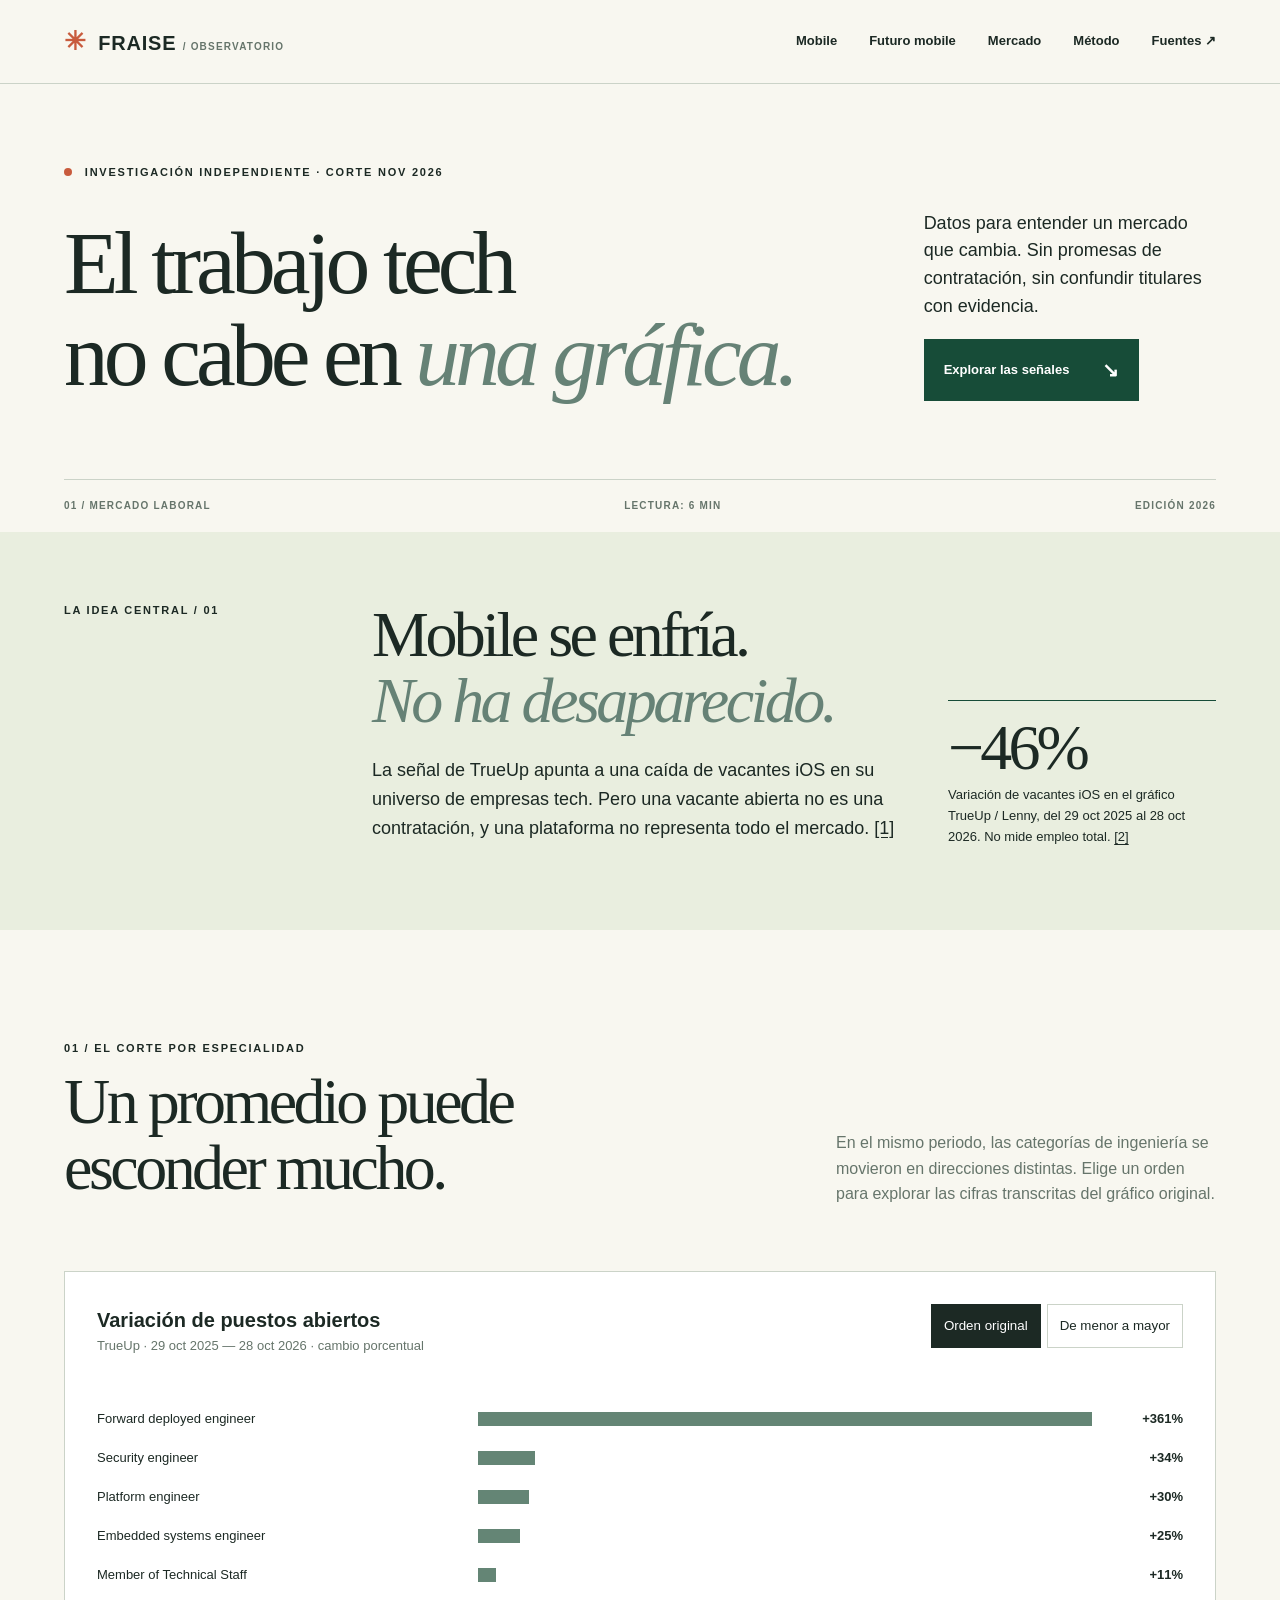
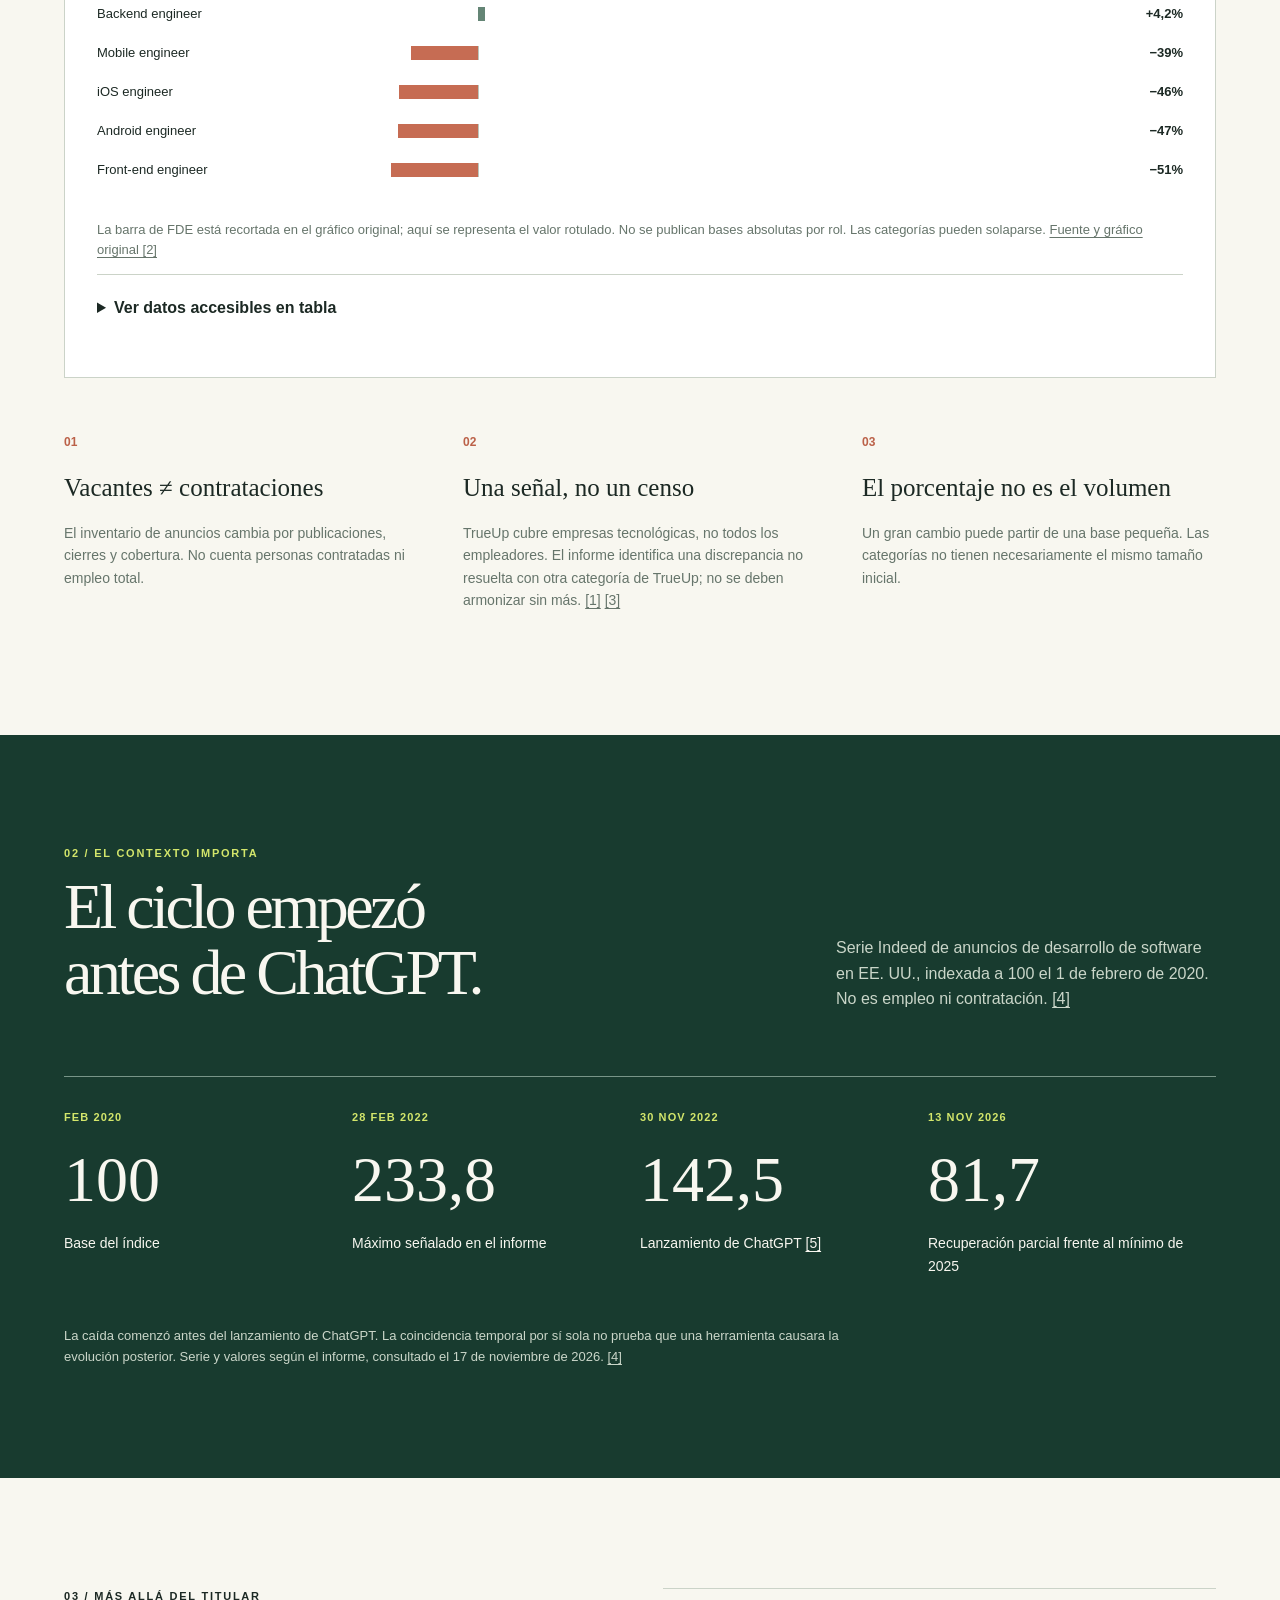
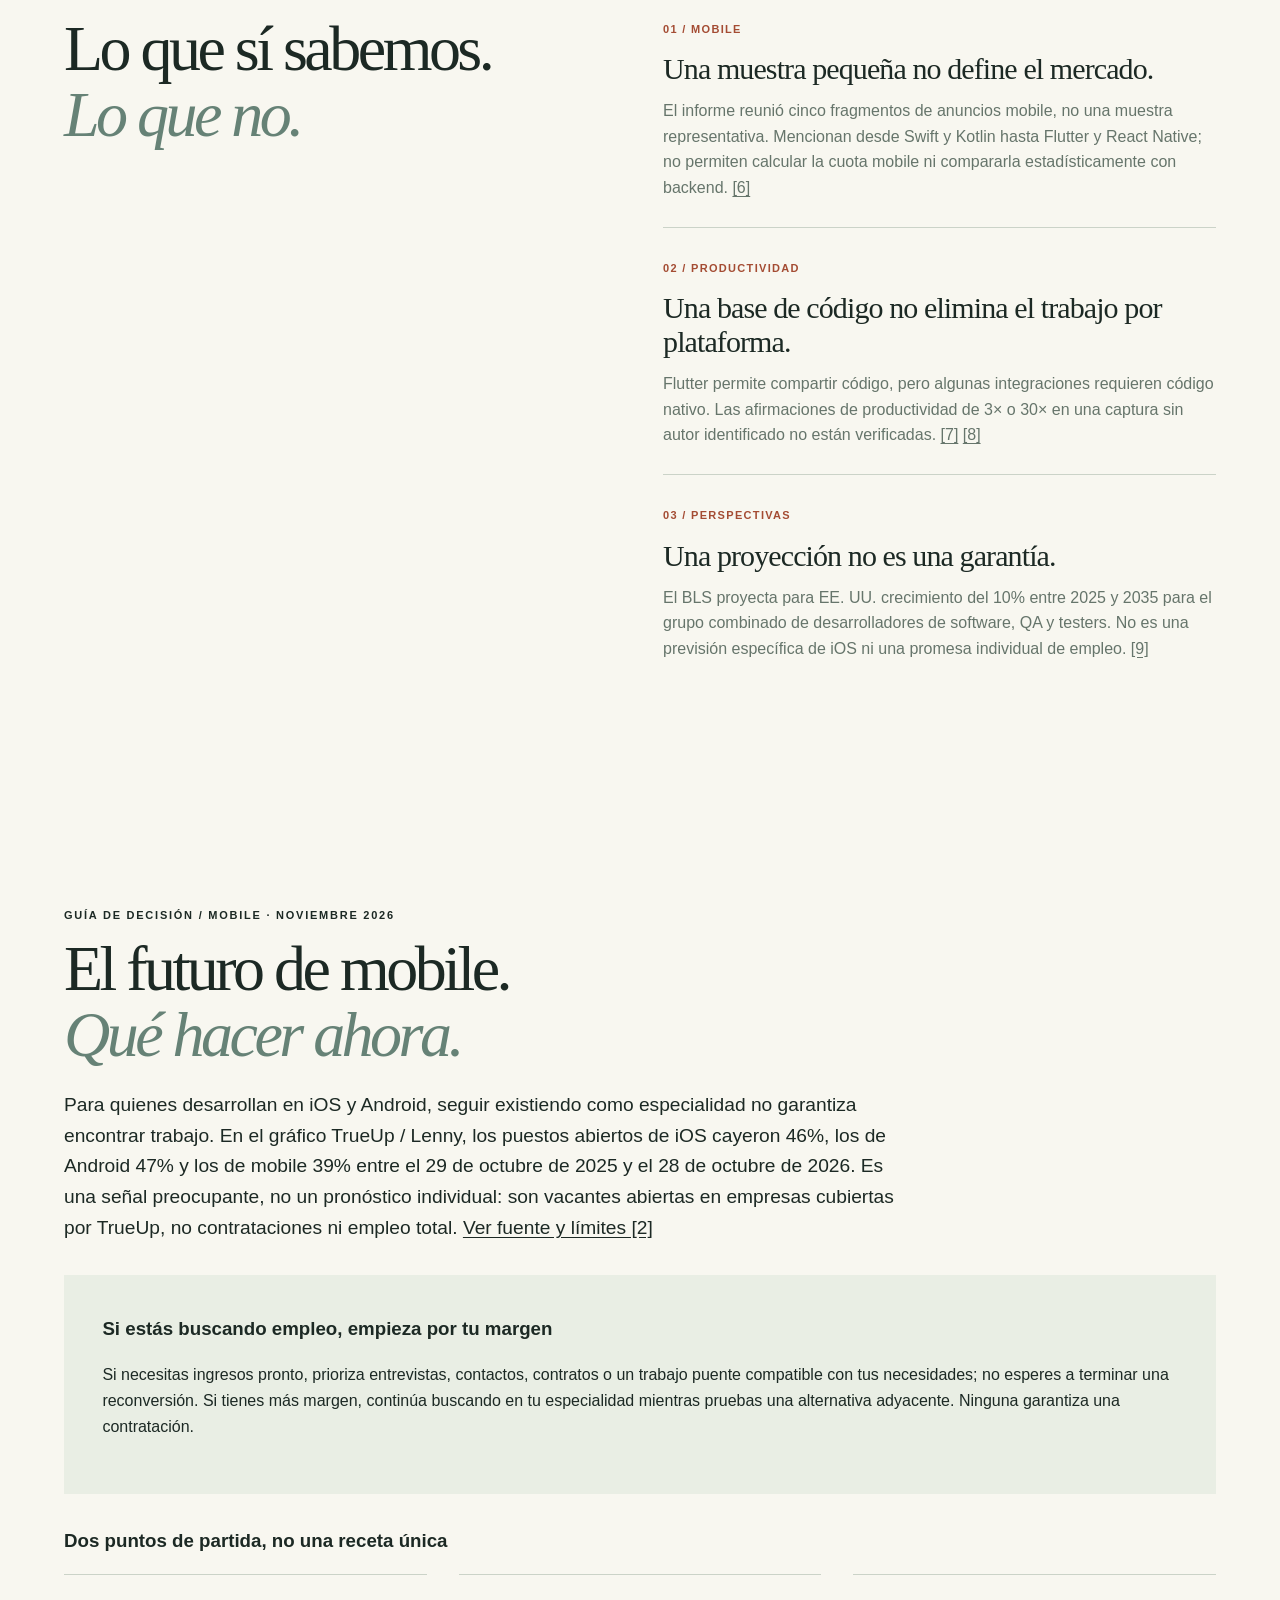
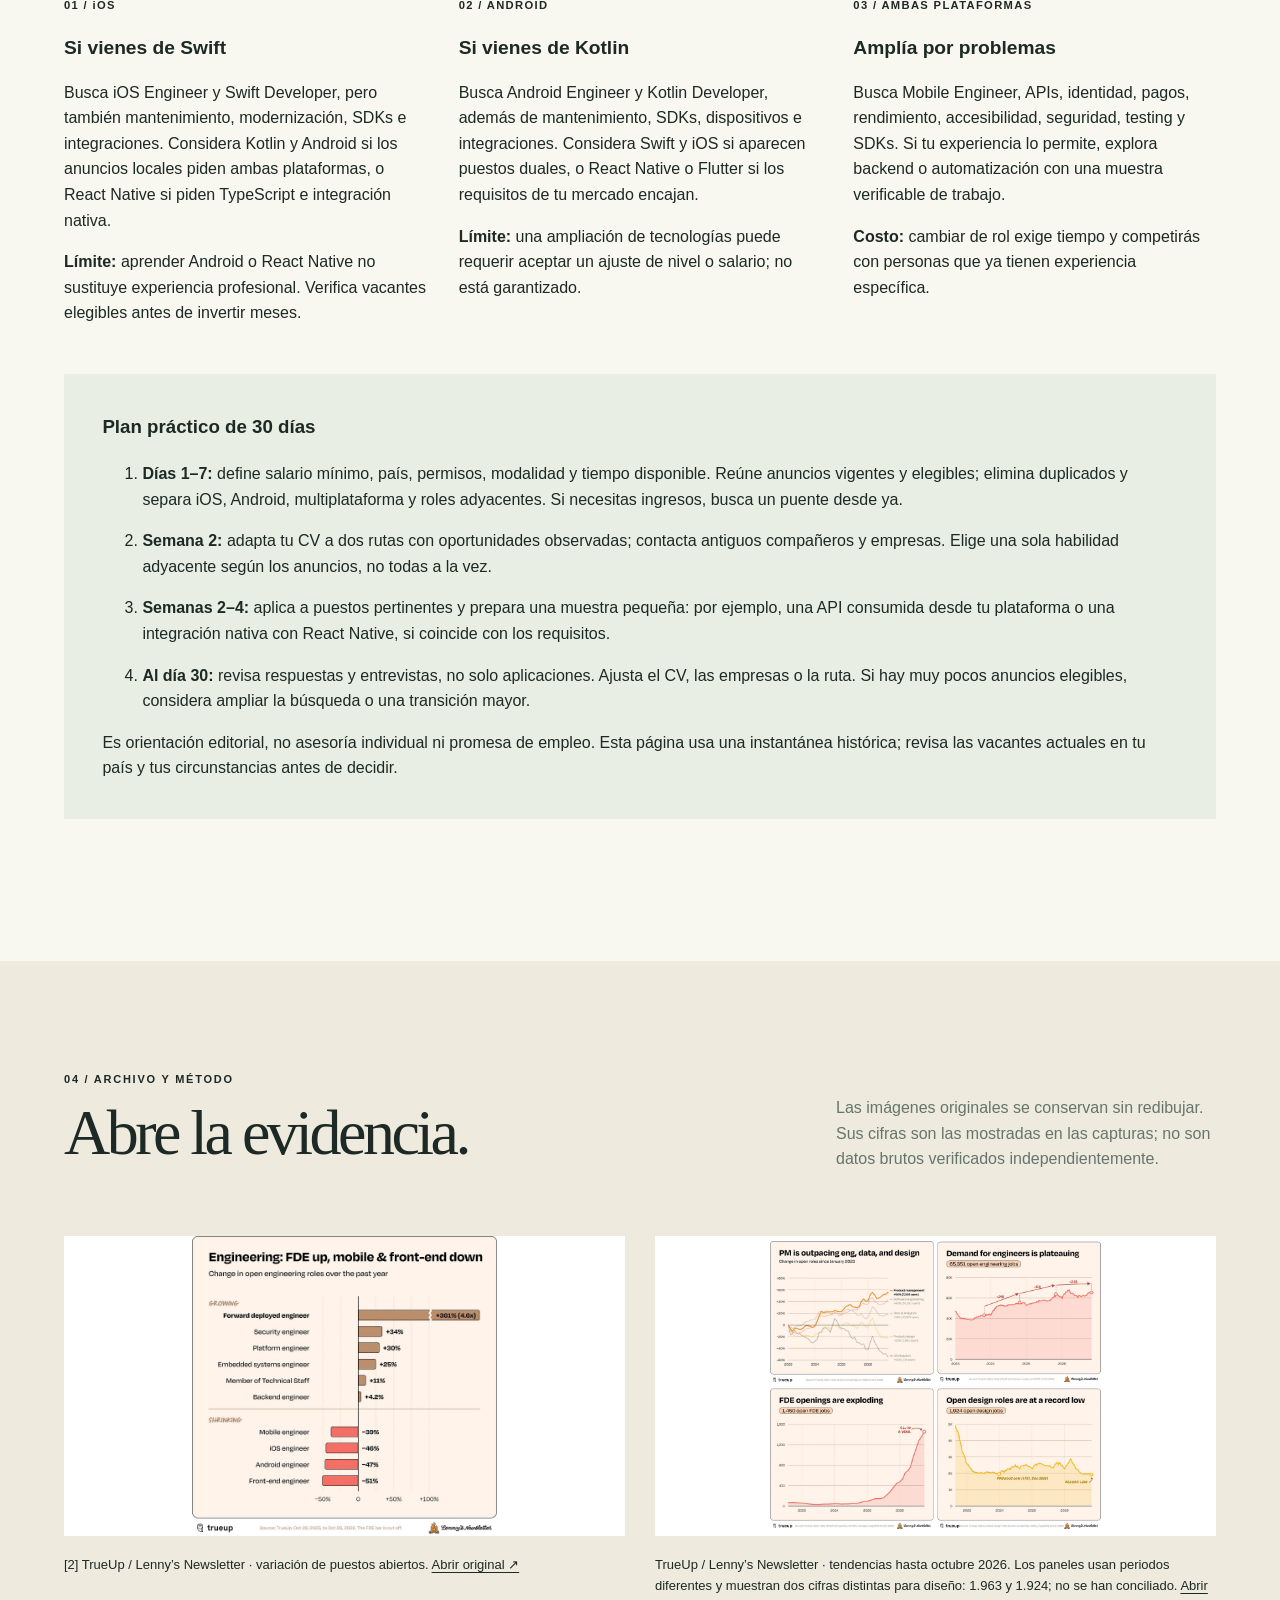
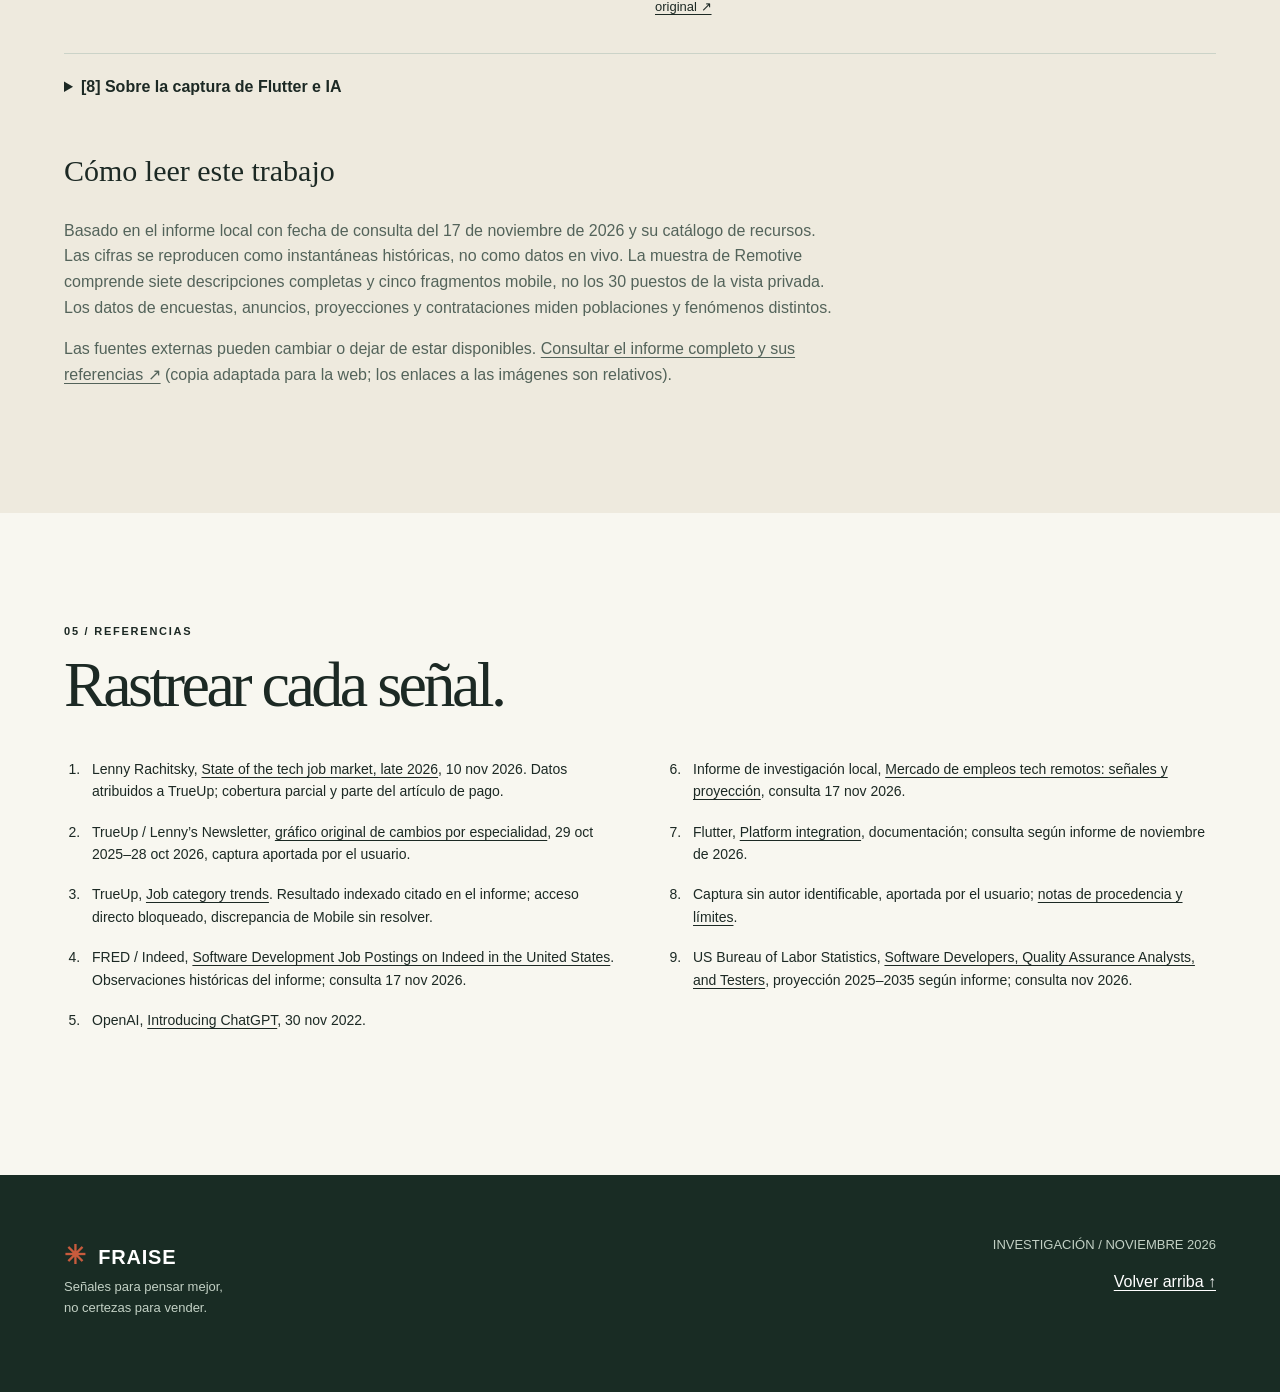
==== index.html @ afab770f "Create Fraise tech labor market observatory" ====
<!doctype html>
<html lang="es"><head><meta charset="utf-8"><meta name="viewport" content="width=device-width,initial-scale=1"><meta name="description" content="Un observatorio independiente y prudente sobre el mercado laboral tecnológico y mobile."><title>Fraise — señales, no certezas</title><link rel="stylesheet" href="styles.css"><script src="app.js" defer></script></head>
<body><a class="skip" href="#contenido">Saltar al contenido</a><header class="top"><a class="brand" href="#inicio"><span class="mark">✳</span> FRAISE <small> / OBSERVATORIO</small></a><nav aria-label="Navegación principal"><a href="#mobile">Mobile</a><a href="#futuro-mobile">Futuro mobile</a><a href="#mercado">Mercado</a><a href="#metodo">Método</a><a href="#fuentes">Fuentes ↗</a></nav></header>
<main id="contenido"><section class="hero wrap" id="inicio"><div class="eyebrow"><span class="dot"></span> INVESTIGACIÓN INDEPENDIENTE · CORTE NOV 2026</div><div class="hero-grid"><h1>El trabajo tech<br>no cabe en <em>una gráfica.</em></h1><div class="hero-side"><p>Datos para entender un mercado que cambia. Sin promesas de contratación, sin confundir titulares con evidencia.</p><a class="button" href="#mobile">Explorar las señales <span>↘</span></a></div></div><div class="hero-foot"><span>01 / MERCADO LABORAL</span><span>LECTURA: 6 MIN</span><span>EDICIÓN 2026</span></div></section>
<section class="thesis"><div class="wrap thesis-grid"><p class="eyebrow">LA IDEA CENTRAL / 01</p><div><h2>Mobile se enfría.<br><em>No ha desaparecido.</em></h2><p>La señal de TrueUp apunta a una caída de vacantes iOS en su universo de empresas tech. Pero una vacante abierta no es una contratación, y una plataforma no representa todo el mercado. <a href="#fuente-lenny">[1]</a></p></div><div class="thesis-note"><span>−46%</span><p>Variación de vacantes iOS en el gráfico TrueUp / Lenny, del 29 oct 2025 al 28 oct 2026. No mide empleo total. <a href="#fuente-grafico">[2]</a></p></div></div></section>
<section class="wrap section" id="mobile"><div class="section-head"><div><p class="eyebrow">01 / EL CORTE POR ESPECIALIDAD</p><h2>Un promedio puede<br>esconder mucho.</h2></div><p>En el mismo periodo, las categorías de ingeniería se movieron en direcciones distintas. Elige un orden para explorar las cifras transcritas del gráfico original.</p></div><div class="chart-shell"><div class="chart-top"><div><h3>Variación de puestos abiertos</h3><p>TrueUp · 29 oct 2025 — 28 oct 2026 · cambio porcentual</p></div><div class="controls" role="group" aria-label="Orden del gráfico"><button type="button" data-sort="original" aria-pressed="true">Orden original</button><button type="button" data-sort="ascending" aria-pressed="false">De menor a mayor</button></div></div><div id="chart" aria-hidden="true"></div><p class="chart-note">La barra de FDE está recortada en el gráfico original; aquí se representa el valor rotulado. No se publican bases absolutas por rol. Las categorías pueden solaparse. <a href="#fuente-grafico">Fuente y gráfico original [2]</a></p><details><summary>Ver datos accesibles en tabla</summary><table><caption>Cambio de puestos abiertos por especialidad, TrueUp / Lenny</caption><thead><tr><th scope="col">Especialidad</th><th scope="col">Variación</th></tr></thead><tbody><tr><th scope="row">Forward deployed engineer</th><td>+361%</td></tr><tr><th scope="row">Security engineer</th><td>+34%</td></tr><tr><th scope="row">Platform engineer</th><td>+30%</td></tr><tr><th scope="row">Embedded systems engineer</th><td>+25%</td></tr><tr><th scope="row">Member of Technical Staff</th><td>+11%</td></tr><tr><th scope="row">Backend engineer</th><td>+4,2%</td></tr><tr><th scope="row">Mobile engineer</th><td>−39%</td></tr><tr><th scope="row">iOS engineer</th><td>−46%</td></tr><tr><th scope="row">Android engineer</th><td>−47%</td></tr><tr><th scope="row">Front-end engineer</th><td>−51%</td></tr></tbody></table></details></div><div class="split-note"><div><span class="number">01</span><h3>Vacantes ≠ contrataciones</h3><p>El inventario de anuncios cambia por publicaciones, cierres y cobertura. No cuenta personas contratadas ni empleo total.</p></div><div><span class="number">02</span><h3>Una señal, no un censo</h3><p>TrueUp cubre empresas tecnológicas, no todos los empleadores. El informe identifica una discrepancia no resuelta con otra categoría de TrueUp; no se deben armonizar sin más. <a href="#fuente-lenny">[1]</a> <a href="#fuente-categorias">[3]</a></p></div><div><span class="number">03</span><h3>El porcentaje no es el volumen</h3><p>Un gran cambio puede partir de una base pequeña. Las categorías no tienen necesariamente el mismo tamaño inicial.</p></div></div></section>
<section class="dark section" id="mercado"><div class="wrap"><div class="section-head"><div><p class="eyebrow">02 / EL CONTEXTO IMPORTA</p><h2>El ciclo empezó<br>antes de ChatGPT.</h2></div><p>Serie Indeed de anuncios de desarrollo de software en EE. UU., indexada a 100 el 1 de febrero de 2020. No es empleo ni contratación. <a href="#fuente-fred">[4]</a></p></div><div class="timeline"><div><small>FEB 2020</small><strong>100</strong><p>Base del índice</p></div><div><small>28 FEB 2022</small><strong>233,8</strong><p>Máximo señalado en el informe</p></div><div><small>30 NOV 2022</small><strong>142,5</strong><p>Lanzamiento de ChatGPT <a href="#fuente-chatgpt">[5]</a></p></div><div><small>13 NOV 2026</small><strong>81,7</strong><p>Recuperación parcial frente al mínimo de 2025</p></div></div><p class="dark-note">La caída comenzó antes del lanzamiento de ChatGPT. La coincidencia temporal por sí sola no prueba que una herramienta causara la evolución posterior. Serie y valores según el informe, consultado el 17 de noviembre de 2026. <a href="#fuente-fred">[4]</a></p></div></section>
<section class="wrap section reading"><div><p class="eyebrow">03 / MÁS ALLÁ DEL TITULAR</p><h2>Lo que sí sabemos.<br><em>Lo que no.</em></h2></div><div class="reading-list"><article><span>01 / MOBILE</span><h3>Una muestra pequeña no define el mercado.</h3><p>El informe reunió cinco fragmentos de anuncios mobile, no una muestra representativa. Mencionan desde Swift y Kotlin hasta Flutter y React Native; no permiten calcular la cuota mobile ni compararla estadísticamente con backend. <a href="informe-original.md">[6]</a></p></article><article><span>02 / PRODUCTIVIDAD</span><h3>Una base de código no elimina el trabajo por plataforma.</h3><p>Flutter permite compartir código, pero algunas integraciones requieren código nativo. Las afirmaciones de productividad de 3× o 30× en una captura sin autor identificado no están verificadas. <a href="#fuente-flutter">[7]</a> <a href="#captura">[8]</a></p></article><article><span>03 / PERSPECTIVAS</span><h3>Una proyección no es una garantía.</h3><p>El BLS proyecta para EE. UU. crecimiento del 10% entre 2025 y 2035 para el grupo combinado de desarrolladores de software, QA y testers. No es una previsión específica de iOS ni una promesa individual de empleo. <a href="#fuente-bls">[9]</a></p></article></div></section>
<section class="wrap section career" id="futuro-mobile" aria-labelledby="mobile-career-title"><span id="futuro-ios"></span>
<p class="eyebrow">GUÍA DE DECISIÓN / MOBILE · NOVIEMBRE 2026</p>
<h2 id="mobile-career-title">El futuro de mobile.<br><em>Qué hacer ahora.</em></h2>
<p class="career-lead">Para quienes desarrollan en iOS y Android, seguir existiendo como especialidad no garantiza encontrar trabajo. En el gráfico TrueUp / Lenny, los puestos abiertos de iOS cayeron 46%, los de Android 47% y los de mobile 39% entre el 29 de octubre de 2025 y el 28 de octubre de 2026. Es una señal preocupante, no un pronóstico individual: son vacantes abiertas en empresas cubiertas por TrueUp, no contrataciones ni empleo total. <a href="#fuente-grafico">Ver fuente y límites [2]</a></p>
<div class="career-box"><h3>Si estás buscando empleo, empieza por tu margen</h3><p>Si necesitas ingresos pronto, prioriza entrevistas, contactos, contratos o un trabajo puente compatible con tus necesidades; no esperes a terminar una reconversión. Si tienes más margen, continúa buscando en tu especialidad mientras pruebas una alternativa adyacente. Ninguna garantiza una contratación.</p></div>
<h3>Dos puntos de partida, no una receta única</h3><div class="career-routes"><article><span>01 / iOS</span><h4>Si vienes de Swift</h4><p>Busca iOS Engineer y Swift Developer, pero también mantenimiento, modernización, SDKs e integraciones. Considera Kotlin y Android si los anuncios locales piden ambas plataformas, o React Native si piden TypeScript e integración nativa.</p><p><strong>Límite:</strong> aprender Android o React Native no sustituye experiencia profesional. Verifica vacantes elegibles antes de invertir meses.</p></article><article><span>02 / ANDROID</span><h4>Si vienes de Kotlin</h4><p>Busca Android Engineer y Kotlin Developer, además de mantenimiento, SDKs, dispositivos e integraciones. Considera Swift y iOS si aparecen puestos duales, o React Native o Flutter si los requisitos de tu mercado encajan.</p><p><strong>Límite:</strong> una ampliación de tecnologías puede requerir aceptar un ajuste de nivel o salario; no está garantizado.</p></article><article><span>03 / AMBAS PLATAFORMAS</span><h4>Amplía por problemas</h4><p>Busca Mobile Engineer, APIs, identidad, pagos, rendimiento, accesibilidad, seguridad, testing y SDKs. Si tu experiencia lo permite, explora backend o automatización con una muestra verificable de trabajo.</p><p><strong>Costo:</strong> cambiar de rol exige tiempo y competirás con personas que ya tienen experiencia específica.</p></article></div>
<div class="career-plan"><h3>Plan práctico de 30 días</h3><ol><li><strong>Días 1–7:</strong> define salario mínimo, país, permisos, modalidad y tiempo disponible. Reúne anuncios vigentes y elegibles; elimina duplicados y separa iOS, Android, multiplataforma y roles adyacentes. Si necesitas ingresos, busca un puente desde ya.</li><li><strong>Semana 2:</strong> adapta tu CV a dos rutas con oportunidades observadas; contacta antiguos compañeros y empresas. Elige una sola habilidad adyacente según los anuncios, no todas a la vez.</li><li><strong>Semanas 2–4:</strong> aplica a puestos pertinentes y prepara una muestra pequeña: por ejemplo, una API consumida desde tu plataforma o una integración nativa con React Native, si coincide con los requisitos.</li><li><strong>Al día 30:</strong> revisa respuestas y entrevistas, no solo aplicaciones. Ajusta el CV, las empresas o la ruta. Si hay muy pocos anuncios elegibles, considera ampliar la búsqueda o una transición mayor.</li></ol><p>Es orientación editorial, no asesoría individual ni promesa de empleo. Esta página usa una instantánea histórica; revisa las vacantes actuales en tu país y tus circunstancias antes de decidir.</p></div>
</section>
<section class="archive section" id="metodo"><div class="wrap"><div class="section-head"><div><p class="eyebrow">04 / ARCHIVO Y MÉTODO</p><h2>Abre la evidencia.</h2></div><p>Las imágenes originales se conservan sin redibujar. Sus cifras son las mostradas en las capturas; no son datos brutos verificados independientemente.</p></div><div class="assets"><figure id="fuente-grafico"><a href="assets/lenny-trueup-engineering-openings-2025-10-29-to-2026-10-28.png"><img src="assets/lenny-trueup-engineering-openings-2025-10-29-to-2026-10-28.png" alt="Gráfico original de TrueUp y Lenny’s Newsletter sobre cambios de vacantes de ingeniería por especialidad, de octubre de 2025 a octubre de 2026." loading="lazy"></a><figcaption>[2] TrueUp / Lenny’s Newsletter · variación de puestos abiertos. <a href="assets/lenny-trueup-engineering-openings-2025-10-29-to-2026-10-28.png">Abrir original ↗</a></figcaption></figure><figure><a href="assets/lenny-trueup-job-market-opening-trends-jan-2023-oct-2026.png"><img src="assets/lenny-trueup-job-market-opening-trends-jan-2023-oct-2026.png" alt="Panel original de TrueUp y Lenny’s Newsletter sobre tendencias de puestos abiertos, con ventanas temporales distintas por panel." loading="lazy"></a><figcaption>TrueUp / Lenny’s Newsletter · tendencias hasta octubre 2026. Los paneles usan periodos diferentes y muestran dos cifras distintas para diseño: 1.963 y 1.924; no se han conciliado. <a href="assets/lenny-trueup-job-market-opening-trends-jan-2023-oct-2026.png">Abrir original ↗</a></figcaption></figure></div><details id="captura"><summary>[8] Sobre la captura de Flutter e IA</summary><p>Captura aportada por el usuario, sin autor ni enlace original identificados. El gráfico parece medir proporción de preguntas en Stack Overflow, no vacantes ni contrataciones. Las afirmaciones de 3× y 30× son opiniones no verificadas.</p><p><a href="assets/mobile-cross-platform-ai-productivity-stackoverflow-chart.png">Ver captura original ↗</a> · <a href="assets/mobile-cross-platform-ai-productivity-stackoverflow-chart-post-metadata.png">Ver captura con fecha ↗</a></p></details><div class="method"><h3>Cómo leer este trabajo</h3><p>Basado en el informe local con fecha de consulta del 17 de noviembre de 2026 y su catálogo de recursos. Las cifras se reproducen como instantáneas históricas, no como datos en vivo. La muestra de Remotive comprende siete descripciones completas y cinco fragmentos mobile, no los 30 puestos de la vista privada. Los datos de encuestas, anuncios, proyecciones y contrataciones miden poblaciones y fenómenos distintos.</p><p>Las fuentes externas pueden cambiar o dejar de estar disponibles. <a href="informe-original.md">Consultar el informe completo y sus referencias ↗</a> (copia adaptada para la web; los enlaces a las imágenes son relativos).</p></div></div></section>
<section class="wrap section sources" id="fuentes"><p class="eyebrow">05 / REFERENCIAS</p><h2>Rastrear cada señal.</h2><ol><li id="fuente-lenny">Lenny Rachitsky, <a href="https://www.lennysnewsletter.com/p/state-of-the-tech-job-market-late">State of the tech job market, late 2026</a>, 10 nov 2026. Datos atribuidos a TrueUp; cobertura parcial y parte del artículo de pago.</li><li>TrueUp / Lenny’s Newsletter, <a href="#fuente-grafico">gráfico original de cambios por especialidad</a>, 29 oct 2025–28 oct 2026, captura aportada por el usuario.</li><li id="fuente-categorias">TrueUp, <a href="https://www.trueup.io/job-category-trends">Job category trends</a>. Resultado indexado citado en el informe; acceso directo bloqueado, discrepancia de Mobile sin resolver.</li><li id="fuente-fred">FRED / Indeed, <a href="https://fred.stlouisfed.org/data/IHLIDXUSTPSOFTDEVE">Software Development Job Postings on Indeed in the United States</a>. Observaciones históricas del informe; consulta 17 nov 2026.</li><li id="fuente-chatgpt">OpenAI, <a href="https://openai.com/index/chatgpt">Introducing ChatGPT</a>, 30 nov 2022.</li><li>Informe de investigación local, <a href="informe-original.md">Mercado de empleos tech remotos: señales y proyección</a>, consulta 17 nov 2026.</li><li id="fuente-flutter">Flutter, <a href="https://docs.flutter.dev/platform-integration">Platform integration</a>, documentación; consulta según informe de noviembre de 2026.</li><li>Captura sin autor identificable, aportada por el usuario; <a href="#captura">notas de procedencia y límites</a>.</li><li id="fuente-bls">US Bureau of Labor Statistics, <a href="https://www.bls.gov/ooh/computer-and-information-technology/software-developers.htm">Software Developers, Quality Assurance Analysts, and Testers</a>, proyección 2025–2035 según informe; consulta nov 2026.</li></ol></section></main><footer><div class="wrap footer-grid"><div><a class="brand" href="#inicio"><span class="mark">✳</span> FRAISE</a><p>Señales para pensar mejor,<br>no certezas para vender.</p></div><div><p>INVESTIGACIÓN / NOVIEMBRE 2026</p><a href="#inicio">Volver arriba ↑</a></div></div></footer></body></html>
---- styles.css ----
:root{--ink:#1c2924;--paper:#f8f7f0;--green:#174c38;--lime:#d3e66b;--muted:#66756b;--line:#cbd3c8}*{box-sizing:border-box}html{scroll-behavior:smooth}body{margin:0;background:var(--paper);color:var(--ink);font-family:Arial,Helvetica,sans-serif;font-size:16px;line-height:1.6}a{color:inherit;text-underline-offset:3px}a:focus-visible,button:focus-visible,summary:focus-visible{outline:3px solid #ca5a31;outline-offset:4px}.skip{position:absolute;top:-100px;left:1rem;background:#fff;z-index:4;padding:.5rem}.skip:focus{top:1rem}.wrap{width:min(1320px,calc(100% - 10vw));margin:auto}.top{height:84px;display:flex;align-items:center;justify-content:space-between;padding:0 5vw;border-bottom:1px solid var(--line)}.brand{font-size:20px;font-weight:800;text-decoration:none;letter-spacing:.04em}.brand small{font-size:10px;letter-spacing:.12em;font-weight:600;color:var(--muted)}.mark{font-size:26px;color:#c85b3d;margin-right:5px}.top nav{display:flex;gap:32px;font-size:13px;font-weight:700}.top nav a{text-decoration:none}.hero{padding-top:80px}.eyebrow{font-size:11px;font-weight:800;letter-spacing:.16em;text-transform:uppercase}.dot{display:inline-block;width:8px;height:8px;background:#c85b3d;border-radius:50%;margin-right:8px}.hero-grid{display:grid;grid-template-columns:1.8fr .65fr;align-items:end;gap:50px;padding:28px 0 78px}h1,h2,h3,p{margin-top:0}h1,h2{font-family:Georgia,'Times New Roman',serif;font-weight:400;letter-spacing:-.055em;line-height:1.03}h1{font-size:clamp(55px,7vw,105px);margin:0}h1 em,h2 em{color:#668276;font-weight:400}.hero-side p{font-size:18px;line-height:1.55}.button{display:inline-flex;align-items:center;justify-content:space-between;background:var(--green);color:white;text-decoration:none;padding:15px 20px;min-width:215px;font-size:13px;font-weight:bold}.button span{font-size:20px}.hero-foot{border-top:1px solid var(--line);display:flex;justify-content:space-between;padding:18px 0;font-size:10px;font-weight:700;letter-spacing:.12em;color:var(--muted)}.thesis{background:#e9eedf;padding:70px 0}.thesis-grid{display:grid;grid-template-columns:1fr 2fr 1fr;gap:40px}.thesis h2,.section h2{font-size:clamp(42px,5vw,68px);margin-bottom:22px}.thesis-grid>div:nth-child(2)>p{max-width:570px;font-size:18px}.thesis-note{border-top:1px solid var(--green);padding-top:10px;align-self:end}.thesis-note span{font:64px Georgia,serif;letter-spacing:-.06em}.thesis-note p{font-size:13px}.section{padding-top:110px;padding-bottom:110px}.section-head{display:flex;align-items:end;justify-content:space-between;gap:50px;margin-bottom:48px}.section-head>p{max-width:380px;color:var(--muted)}.chart-shell{border:1px solid var(--line);background:#fff;padding:32px}.chart-top{display:flex;justify-content:space-between;gap:20px;align-items:start}.chart-top h3{font-size:20px;margin-bottom:0}.chart-top p,.chart-note{color:var(--muted);font-size:13px}.controls{display:flex;flex-wrap:wrap;gap:6px}.controls button{background:white;border:1px solid var(--line);padding:10px 12px;min-height:44px;color:var(--ink);cursor:pointer}.controls button[aria-pressed=true]{background:var(--ink);color:#fff;border-color:var(--ink)}#chart{margin:30px 0}.chart-row{display:grid;grid-template-columns:210px 1fr 65px;gap:14px;align-items:center;min-height:39px;font-size:13px}.track{height:14px;position:relative;background:linear-gradient(to right,transparent 0%,transparent 20%,#bac7bd 20%,#bac7bd calc(20% + 1px),transparent calc(20% + 1px))}.bar{position:absolute;height:14px;background:#648575}.bar.neg{background:#c66c53}.chart-value{text-align:right;font-variant-numeric:tabular-nums;font-weight:bold}details{border-top:1px solid var(--line);padding:20px 0}summary{cursor:pointer;font-weight:700;min-height:30px}table{border-collapse:collapse;width:100%;margin-top:15px;font-size:14px;text-align:left}th,td{padding:8px;border-bottom:1px solid var(--line)}.split-note{display:grid;grid-template-columns:repeat(3,1fr);gap:45px;margin-top:50px}.split-note h3{font-family:Georgia,serif;font-weight:400;font-size:25px;margin:14px 0}.split-note p{font-size:14px;color:var(--muted)}.number{color:#bb6148;font-size:12px;font-weight:bold}.dark{background:#183b2f;color:#f8f7f0}.dark .eyebrow{color:var(--lime)}.dark .section-head>p,.dark-note{color:#cad6c9}.timeline{display:grid;grid-template-columns:repeat(4,1fr);border-top:1px solid #789588}.timeline>div{padding:26px 20px 0 0}.timeline small{font-size:11px;color:var(--lime);font-weight:bold;letter-spacing:.1em}.timeline strong{display:block;font:clamp(45px,5vw,68px) Georgia,serif;margin:15px 0}.timeline p{font-size:14px}.dark-note{font-size:13px;max-width:800px;margin:35px 0 0}.reading{display:grid;grid-template-columns:1fr 1.2fr;gap:12%}.reading-list article{border-top:1px solid var(--line);padding:26px 0}.reading-list article span{font-size:11px;font-weight:bold;letter-spacing:.12em;color:#a44c33}.reading-list h3{font:30px Georgia,serif;letter-spacing:-.03em;margin:12px 0}.reading-list p{color:var(--muted);margin-bottom:0}.archive{background:#eeeade}.assets{display:grid;grid-template-columns:1fr 1fr;gap:30px}.assets figure{margin:0}.assets img{width:100%;height:300px;object-fit:contain;background:#fff}.assets figcaption{font-size:13px;margin:12px 0 35px}.method{max-width:780px;padding-top:30px}.method h3{font:30px Georgia,serif}.method p{color:#53635a}.sources h2{margin-bottom:40px}.sources ol{columns:2;column-gap:70px;padding-left:20px}.sources li{break-inside:avoid;padding:0 0 18px 8px;font-size:14px}footer{background:#192c24;color:#fff;padding:60px 0}.footer-grid{display:flex;justify-content:space-between}.footer-grid p{font-size:13px;color:#c3d1c5}.footer-grid>div:last-child{text-align:right}@media(max-width:800px){.wrap{width:calc(100% - 40px)}.top{padding:0 20px;height:auto;min-height:72px;flex-wrap:wrap;gap:10px}.top nav{gap:16px;overflow:auto;padding:10px 0}.brand small{display:none}.hero{padding-top:60px}.hero-grid,.thesis-grid,.reading{grid-template-columns:1fr;gap:25px}.hero-grid{padding-bottom:55px}.hero-side{max-width:430px}.section{padding:75px 0}.section-head{display:block}.section-head>p{margin-top:25px}.split-note{grid-template-columns:1fr;gap:14px}.timeline{grid-template-columns:1fr 1fr}.assets{grid-template-columns:1fr}.sources ol{columns:1}.chart-shell{padding:18px}.chart-top{display:block}.chart-row{grid-template-columns:120px 1fr 52px;gap:8px;font-size:11px}.assets img{height:auto}.footer-grid{gap:25px}.hero-foot{gap:8px;font-size:9px}}@media(prefers-reduced-motion:reduce){html{scroll-behavior:auto}*{animation-duration:.01ms!important;transition-duration:.01ms!important}}

.career-lead{max-width:850px;font-size:1.2rem}.career-box,.career-plan{background:#e9eee4;padding:clamp(1.25rem,3vw,2.5rem);margin:2rem 0}.career-routes{display:grid;grid-template-columns:repeat(3,minmax(0,1fr));gap:2rem}.career-routes article{border-top:1px solid var(--line);padding-top:1rem}.career-routes span{font-size:.7rem;font-weight:700;letter-spacing:.12em}.career-routes h4{font-size:1.2rem;margin:1rem 0}.career-plan li{margin-bottom:1rem}.career-plan p{margin-bottom:0}@media(max-width:760px){.career-routes{grid-template-columns:1fr;gap:1rem}}
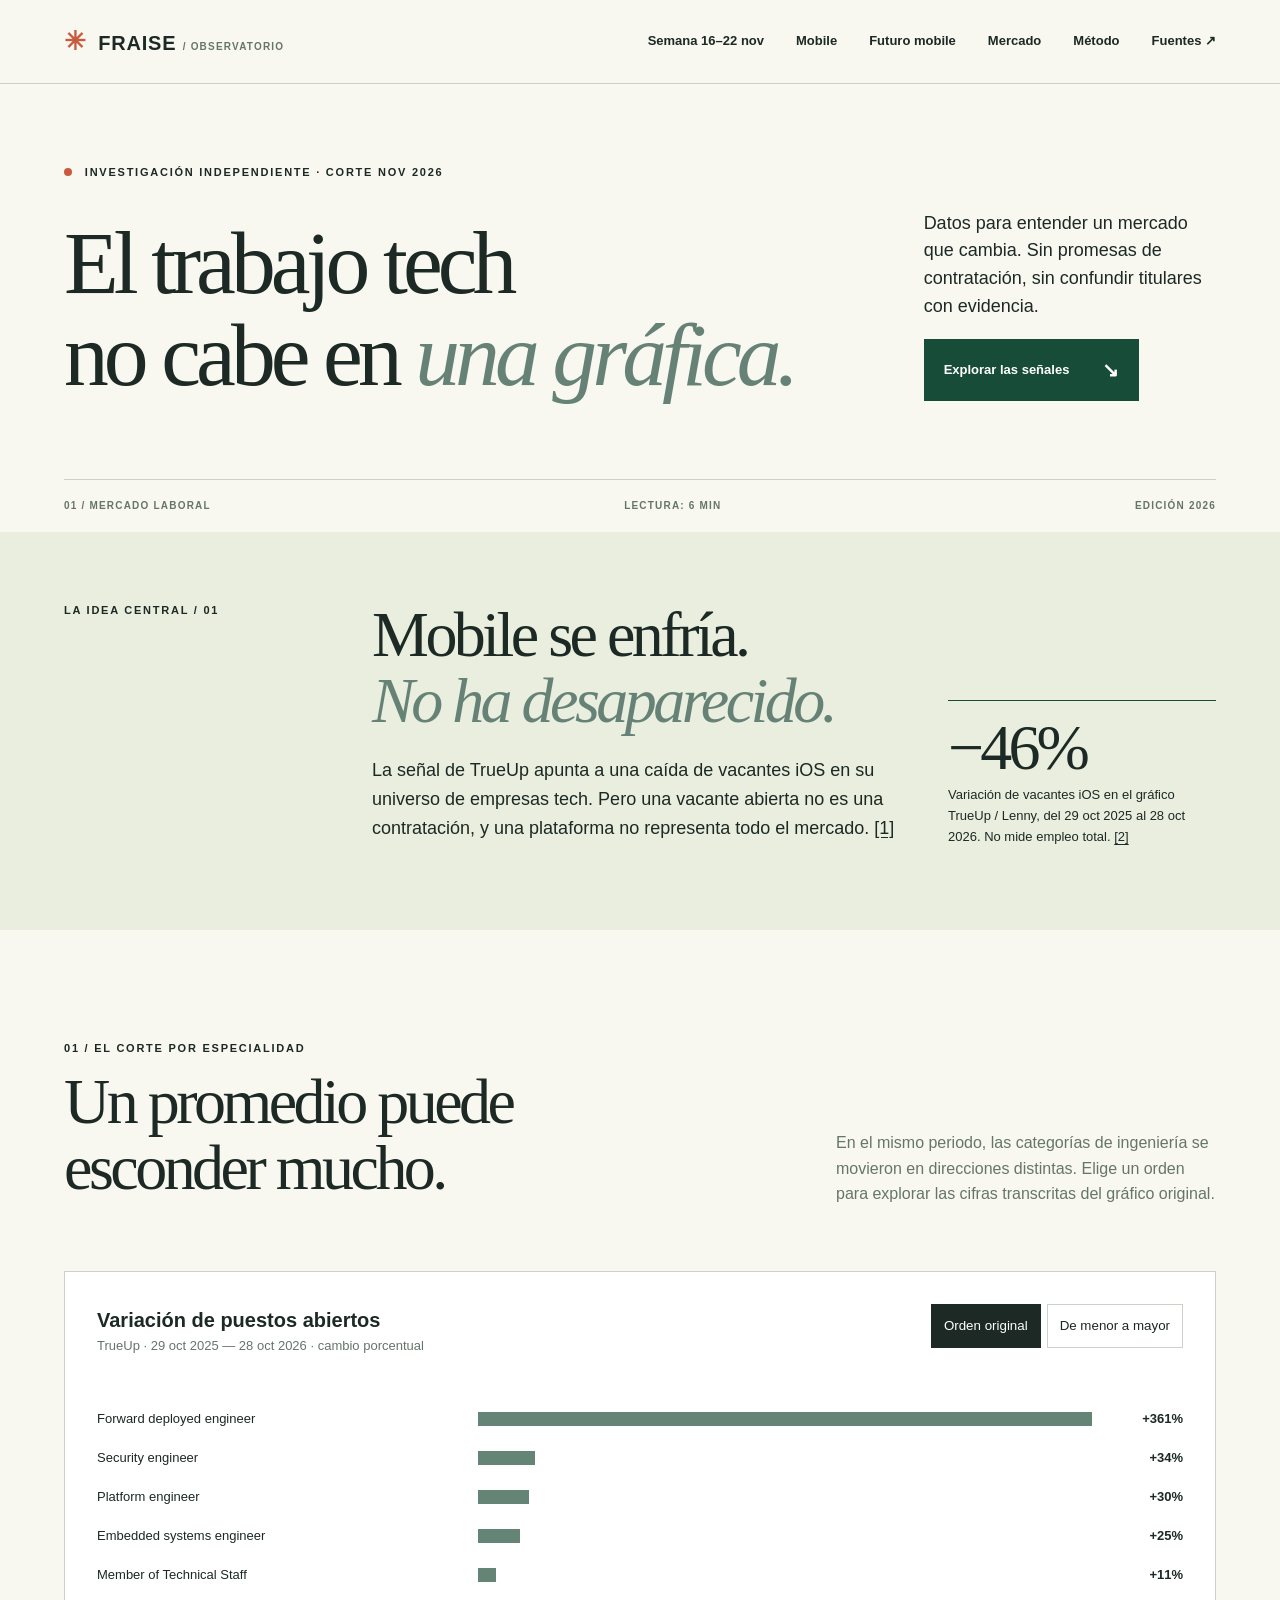
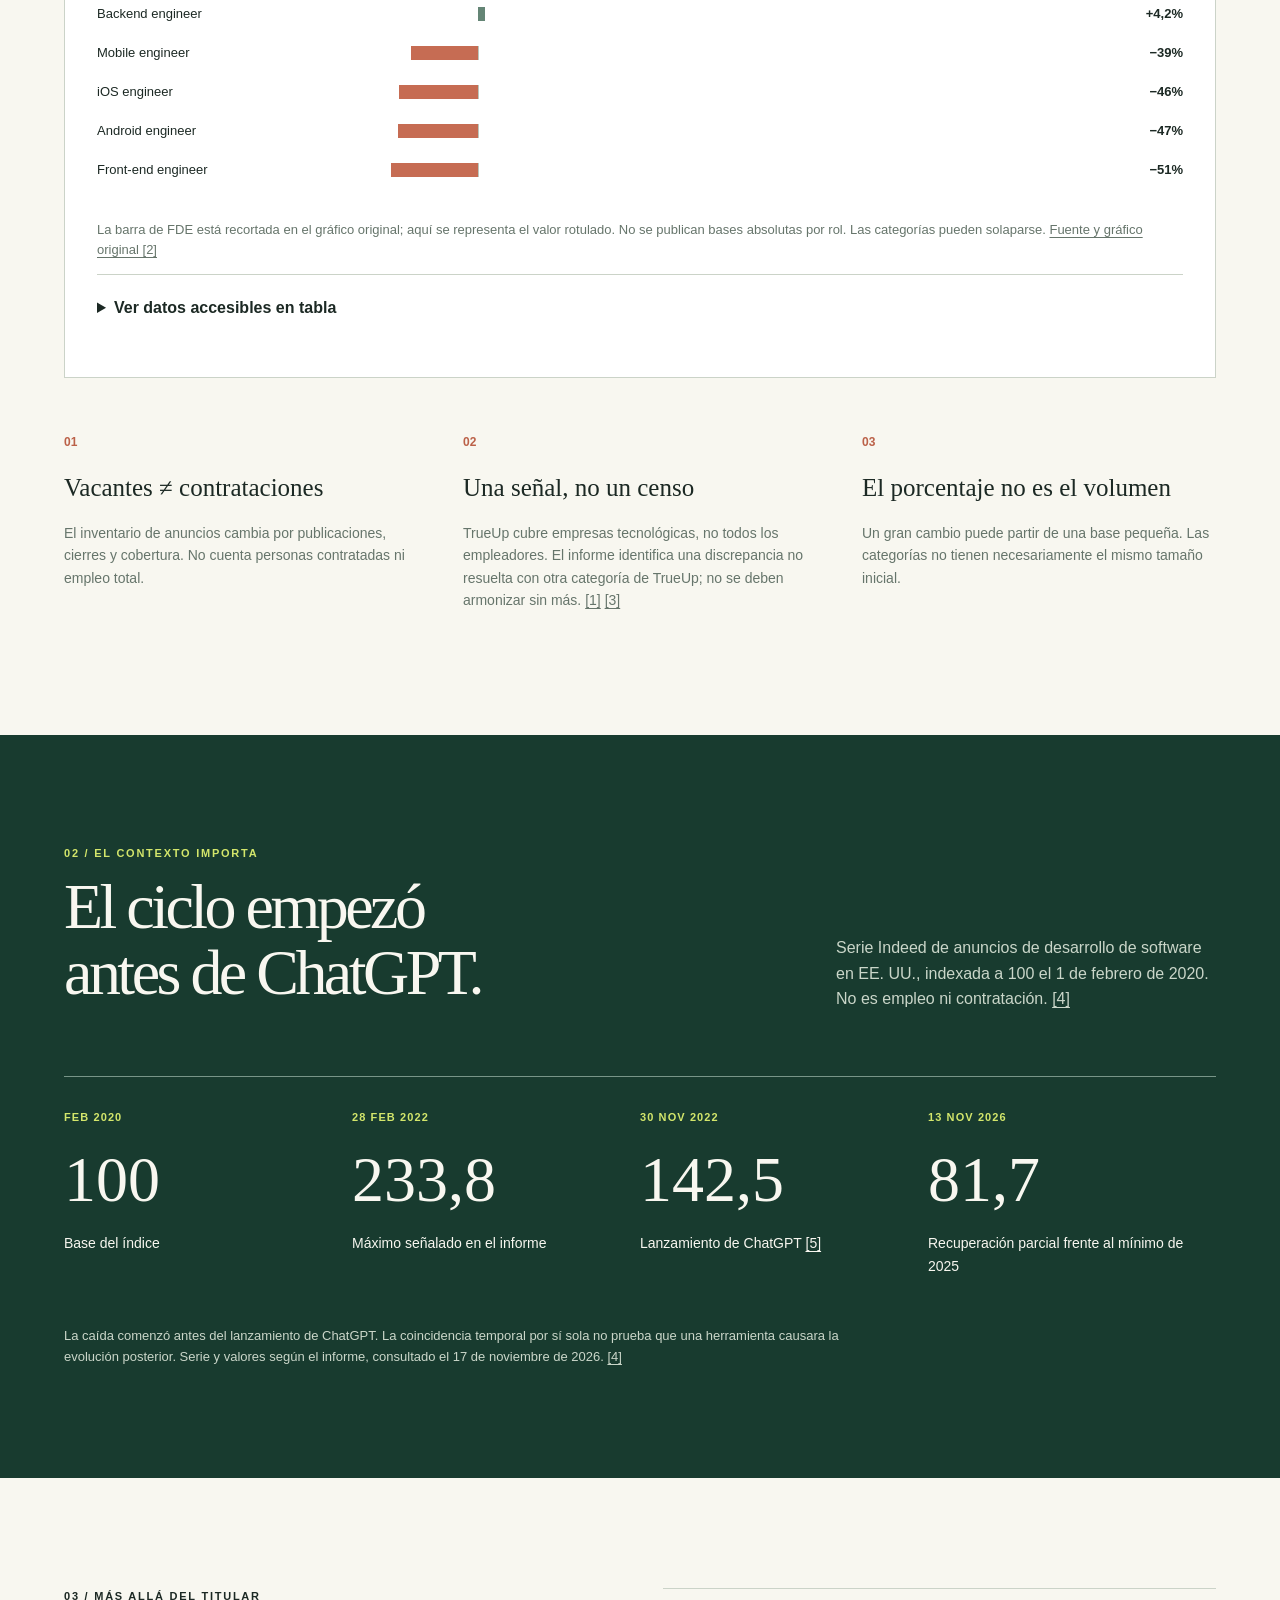
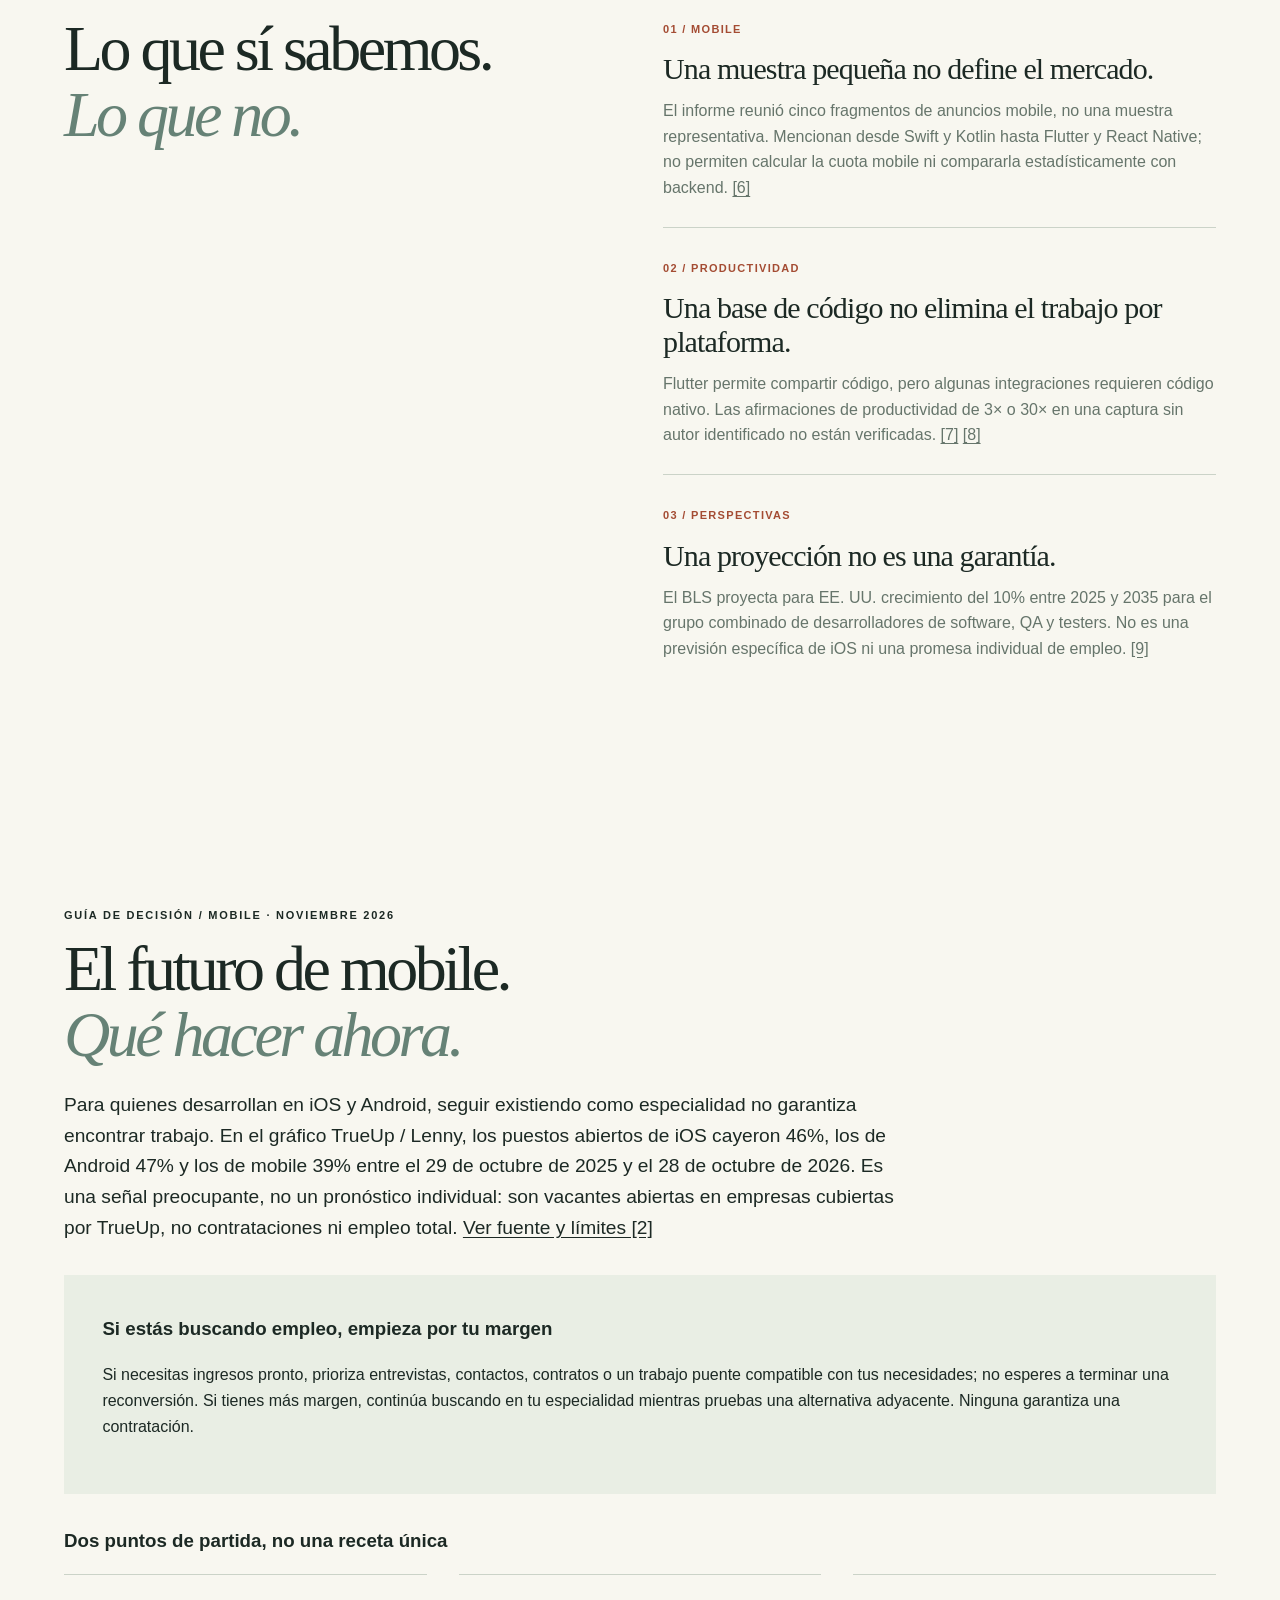
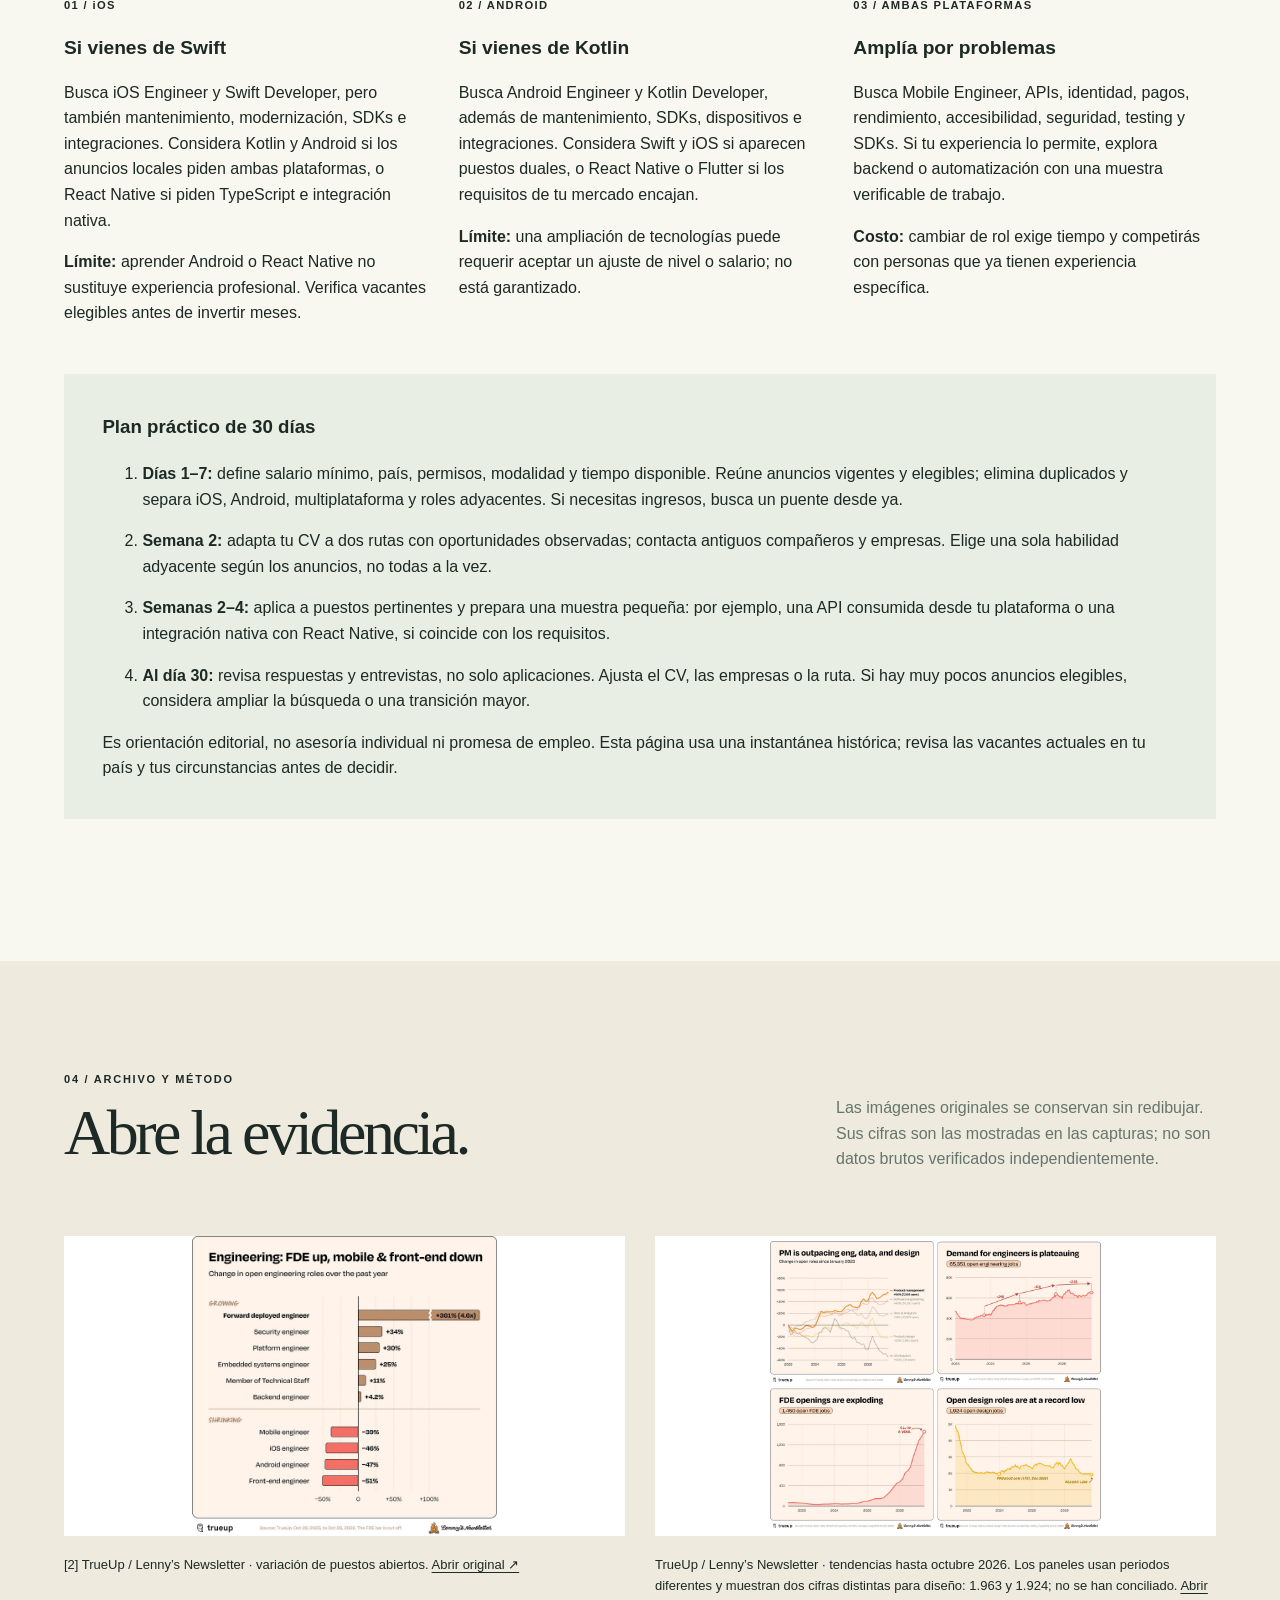
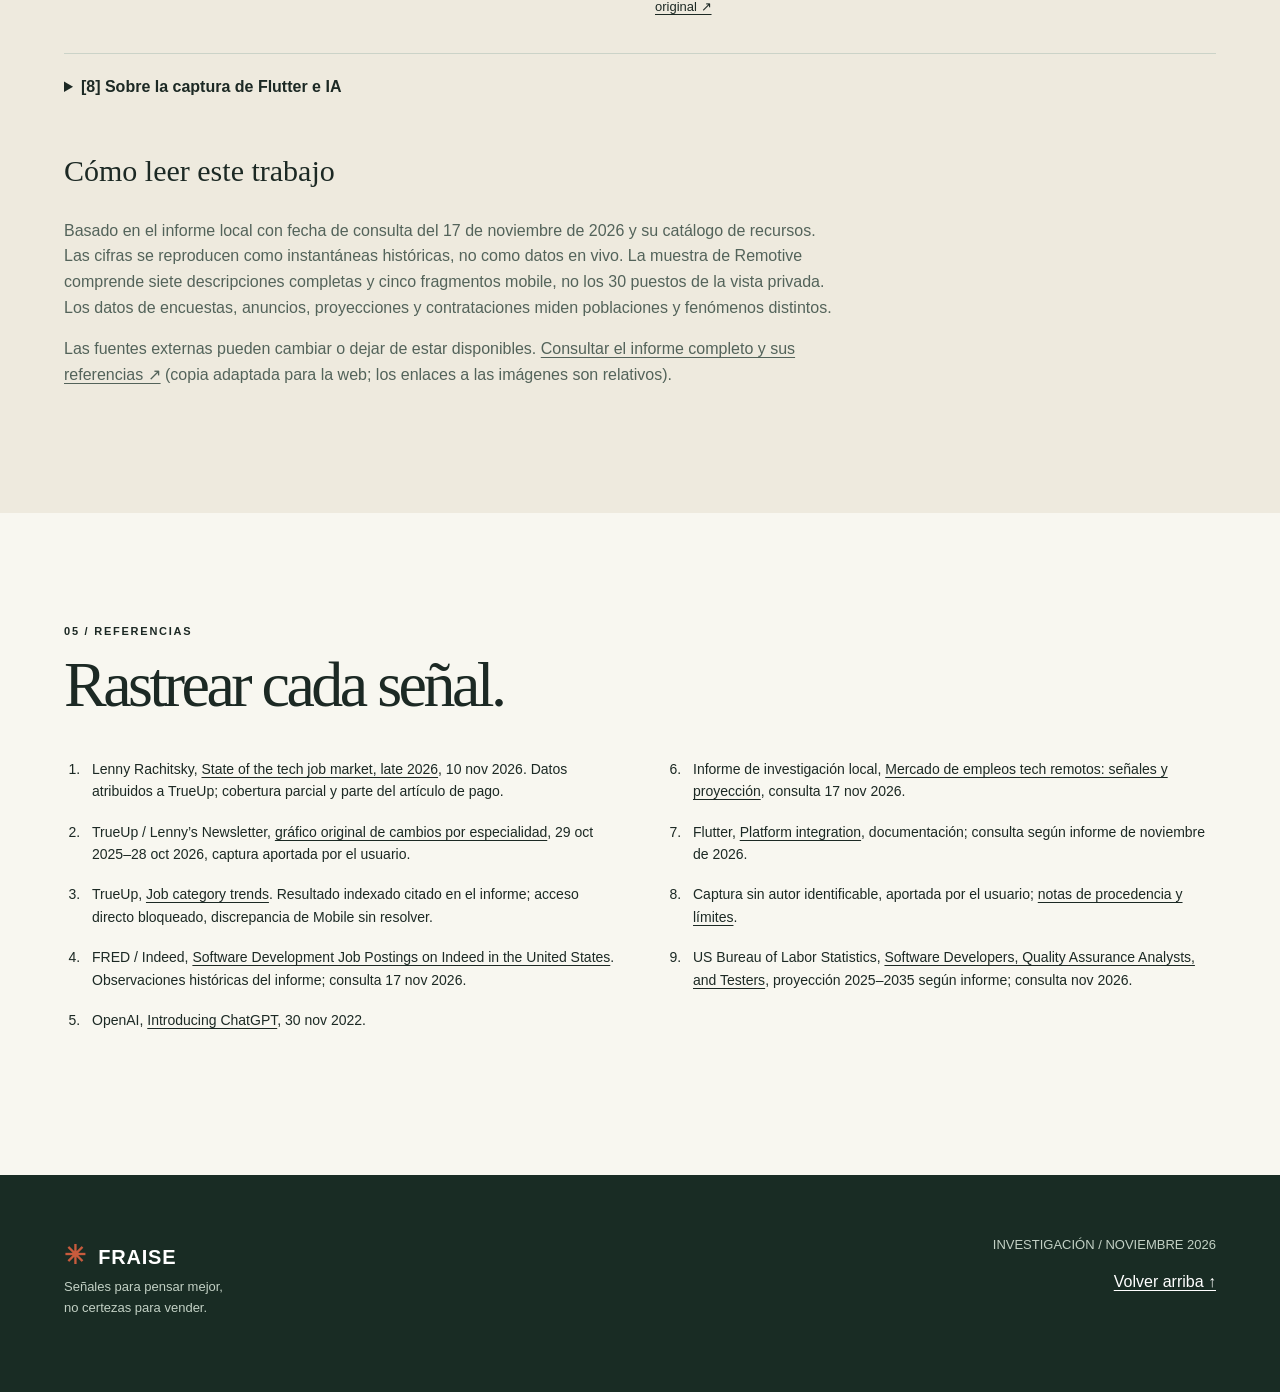
==== commit 18a88655: "Add weekly tech job market analysis" ====
--- a/index.html
+++ b/index.html
@@ -1,6 +1,6 @@
 <!doctype html>
 <html lang="es"><head><meta charset="utf-8"><meta name="viewport" content="width=device-width,initial-scale=1"><meta name="description" content="Un observatorio independiente y prudente sobre el mercado laboral tecnológico y mobile."><title>Fraise — señales, no certezas</title><link rel="stylesheet" href="styles.css"><script src="app.js" defer></script></head>
-<body><a class="skip" href="#contenido">Saltar al contenido</a><header class="top"><a class="brand" href="#inicio"><span class="mark">✳</span> FRAISE <small> / OBSERVATORIO</small></a><nav aria-label="Navegación principal"><a href="#mobile">Mobile</a><a href="#futuro-mobile">Futuro mobile</a><a href="#mercado">Mercado</a><a href="#metodo">Método</a><a href="#fuentes">Fuentes ↗</a></nav></header>
+<body><a class="skip" href="#contenido">Saltar al contenido</a><header class="top"><a class="brand" href="#inicio"><span class="mark">✳</span> FRAISE <small> / OBSERVATORIO</small></a><nav aria-label="Navegación principal"><a href="semana-2026-11-16.html">Semana 16–22 nov</a><a href="#mobile">Mobile</a><a href="#futuro-mobile">Futuro mobile</a><a href="#mercado">Mercado</a><a href="#metodo">Método</a><a href="#fuentes">Fuentes ↗</a></nav></header>
 <main id="contenido"><section class="hero wrap" id="inicio"><div class="eyebrow"><span class="dot"></span> INVESTIGACIÓN INDEPENDIENTE · CORTE NOV 2026</div><div class="hero-grid"><h1>El trabajo tech<br>no cabe en <em>una gráfica.</em></h1><div class="hero-side"><p>Datos para entender un mercado que cambia. Sin promesas de contratación, sin confundir titulares con evidencia.</p><a class="button" href="#mobile">Explorar las señales <span>↘</span></a></div></div><div class="hero-foot"><span>01 / MERCADO LABORAL</span><span>LECTURA: 6 MIN</span><span>EDICIÓN 2026</span></div></section>
 <section class="thesis"><div class="wrap thesis-grid"><p class="eyebrow">LA IDEA CENTRAL / 01</p><div><h2>Mobile se enfría.<br><em>No ha desaparecido.</em></h2><p>La señal de TrueUp apunta a una caída de vacantes iOS en su universo de empresas tech. Pero una vacante abierta no es una contratación, y una plataforma no representa todo el mercado. <a href="#fuente-lenny">[1]</a></p></div><div class="thesis-note"><span>−46%</span><p>Variación de vacantes iOS en el gráfico TrueUp / Lenny, del 29 oct 2025 al 28 oct 2026. No mide empleo total. <a href="#fuente-grafico">[2]</a></p></div></div></section>
 <section class="wrap section" id="mobile"><div class="section-head"><div><p class="eyebrow">01 / EL CORTE POR ESPECIALIDAD</p><h2>Un promedio puede<br>esconder mucho.</h2></div><p>En el mismo periodo, las categorías de ingeniería se movieron en direcciones distintas. Elige un orden para explorar las cifras transcritas del gráfico original.</p></div><div class="chart-shell"><div class="chart-top"><div><h3>Variación de puestos abiertos</h3><p>TrueUp · 29 oct 2025 — 28 oct 2026 · cambio porcentual</p></div><div class="controls" role="group" aria-label="Orden del gráfico"><button type="button" data-sort="original" aria-pressed="true">Orden original</button><button type="button" data-sort="ascending" aria-pressed="false">De menor a mayor</button></div></div><div id="chart" aria-hidden="true"></div><p class="chart-note">La barra de FDE está recortada en el gráfico original; aquí se representa el valor rotulado. No se publican bases absolutas por rol. Las categorías pueden solaparse. <a href="#fuente-grafico">Fuente y gráfico original [2]</a></p><details><summary>Ver datos accesibles en tabla</summary><table><caption>Cambio de puestos abiertos por especialidad, TrueUp / Lenny</caption><thead><tr><th scope="col">Especialidad</th><th scope="col">Variación</th></tr></thead><tbody><tr><th scope="row">Forward deployed engineer</th><td>+361%</td></tr><tr><th scope="row">Security engineer</th><td>+34%</td></tr><tr><th scope="row">Platform engineer</th><td>+30%</td></tr><tr><th scope="row">Embedded systems engineer</th><td>+25%</td></tr><tr><th scope="row">Member of Technical Staff</th><td>+11%</td></tr><tr><th scope="row">Backend engineer</th><td>+4,2%</td></tr><tr><th scope="row">Mobile engineer</th><td>−39%</td></tr><tr><th scope="row">iOS engineer</th><td>−46%</td></tr><tr><th scope="row">Android engineer</th><td>−47%</td></tr><tr><th scope="row">Front-end engineer</th><td>−51%</td></tr></tbody></table></details></div><div class="split-note"><div><span class="number">01</span><h3>Vacantes ≠ contrataciones</h3><p>El inventario de anuncios cambia por publicaciones, cierres y cobertura. No cuenta personas contratadas ni empleo total.</p></div><div><span class="number">02</span><h3>Una señal, no un censo</h3><p>TrueUp cubre empresas tecnológicas, no todos los empleadores. El informe identifica una discrepancia no resuelta con otra categoría de TrueUp; no se deben armonizar sin más. <a href="#fuente-lenny">[1]</a> <a href="#fuente-categorias">[3]</a></p></div><div><span class="number">03</span><h3>El porcentaje no es el volumen</h3><p>Un gran cambio puede partir de una base pequeña. Las categorías no tienen necesariamente el mismo tamaño inicial.</p></div></div></section>
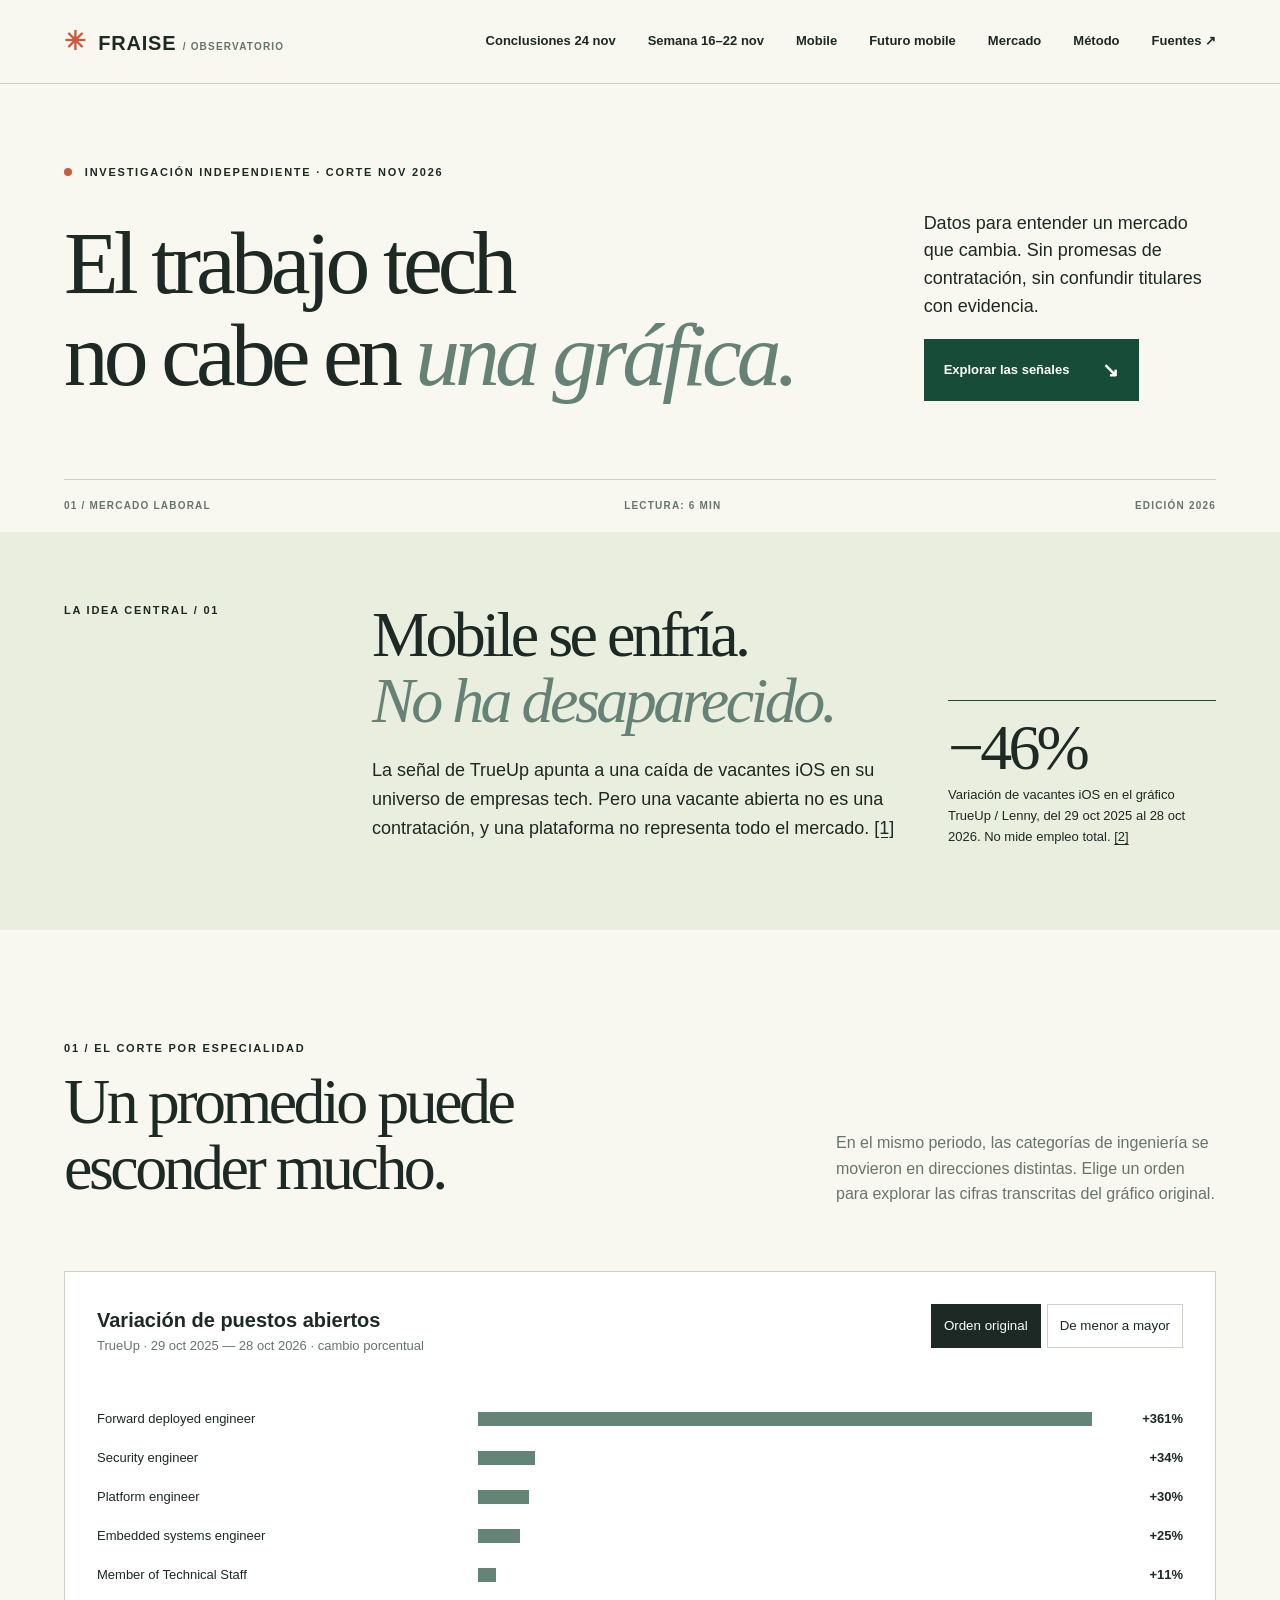
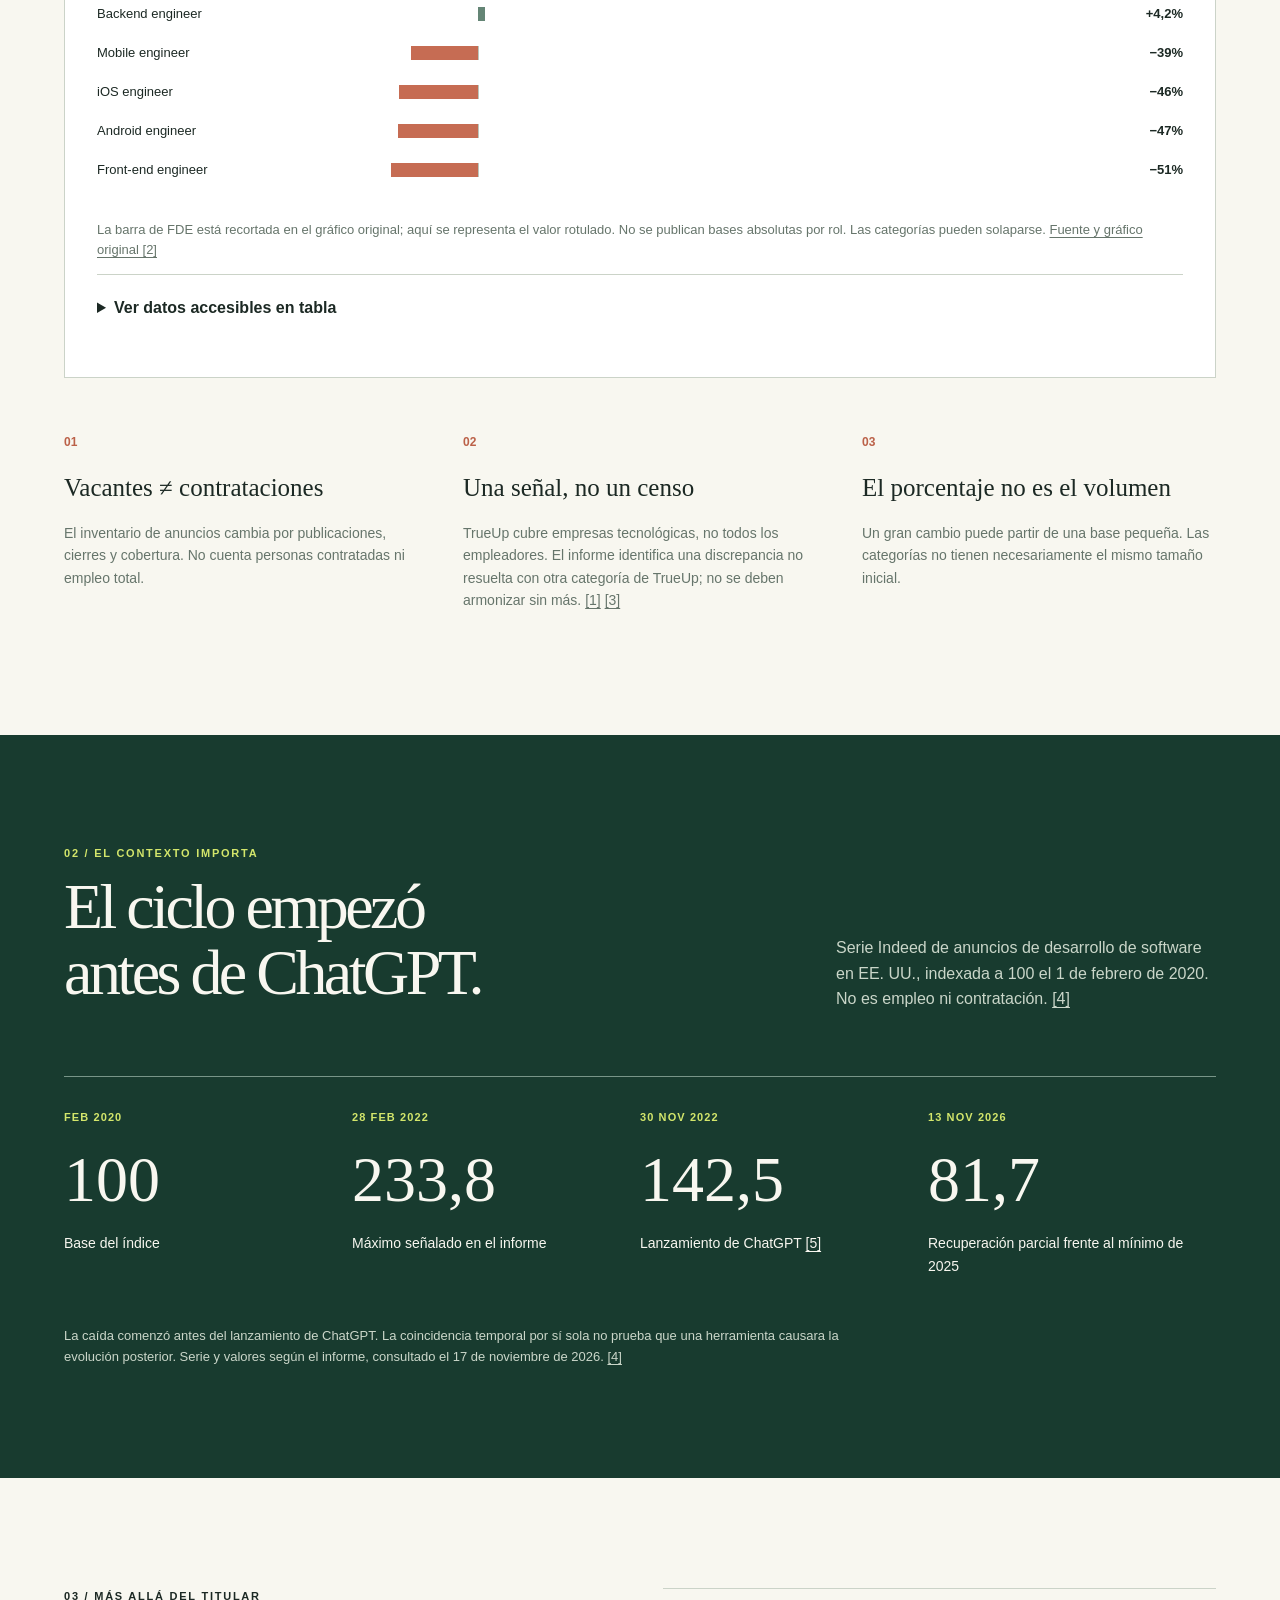
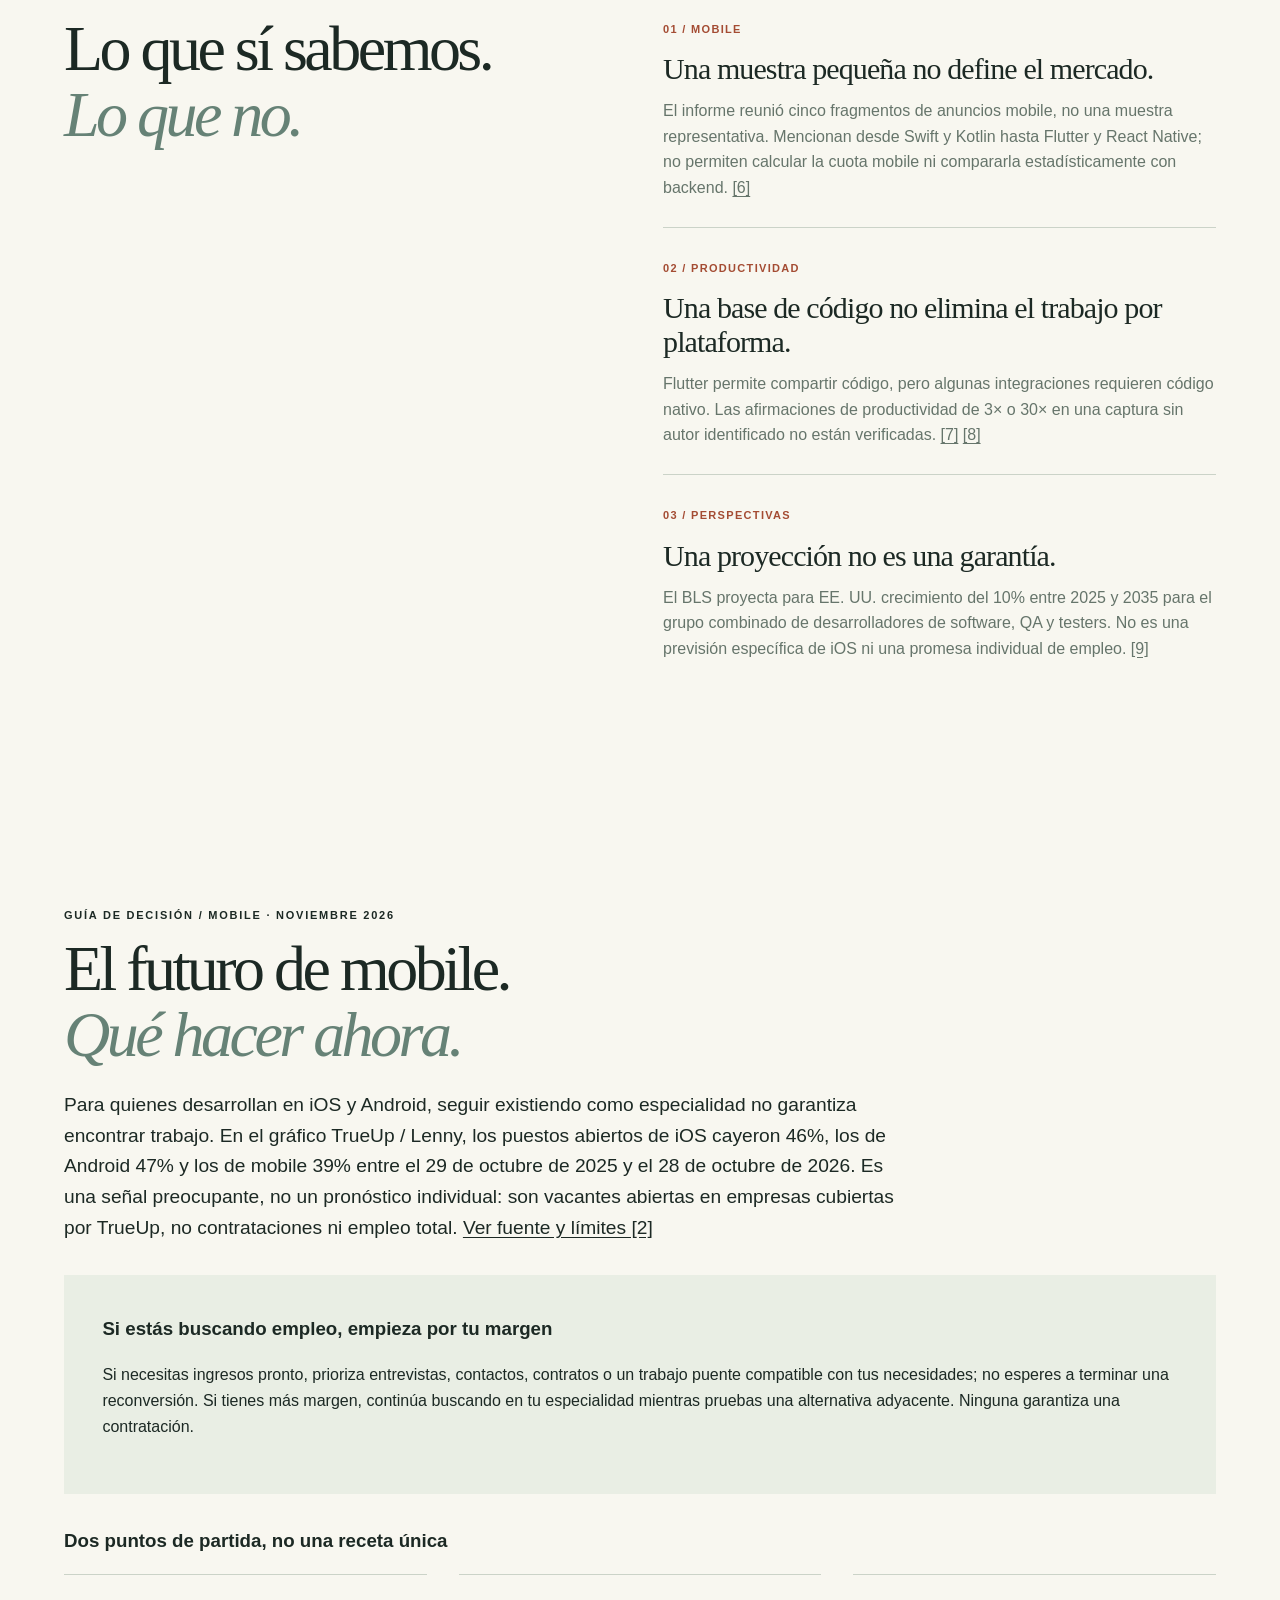
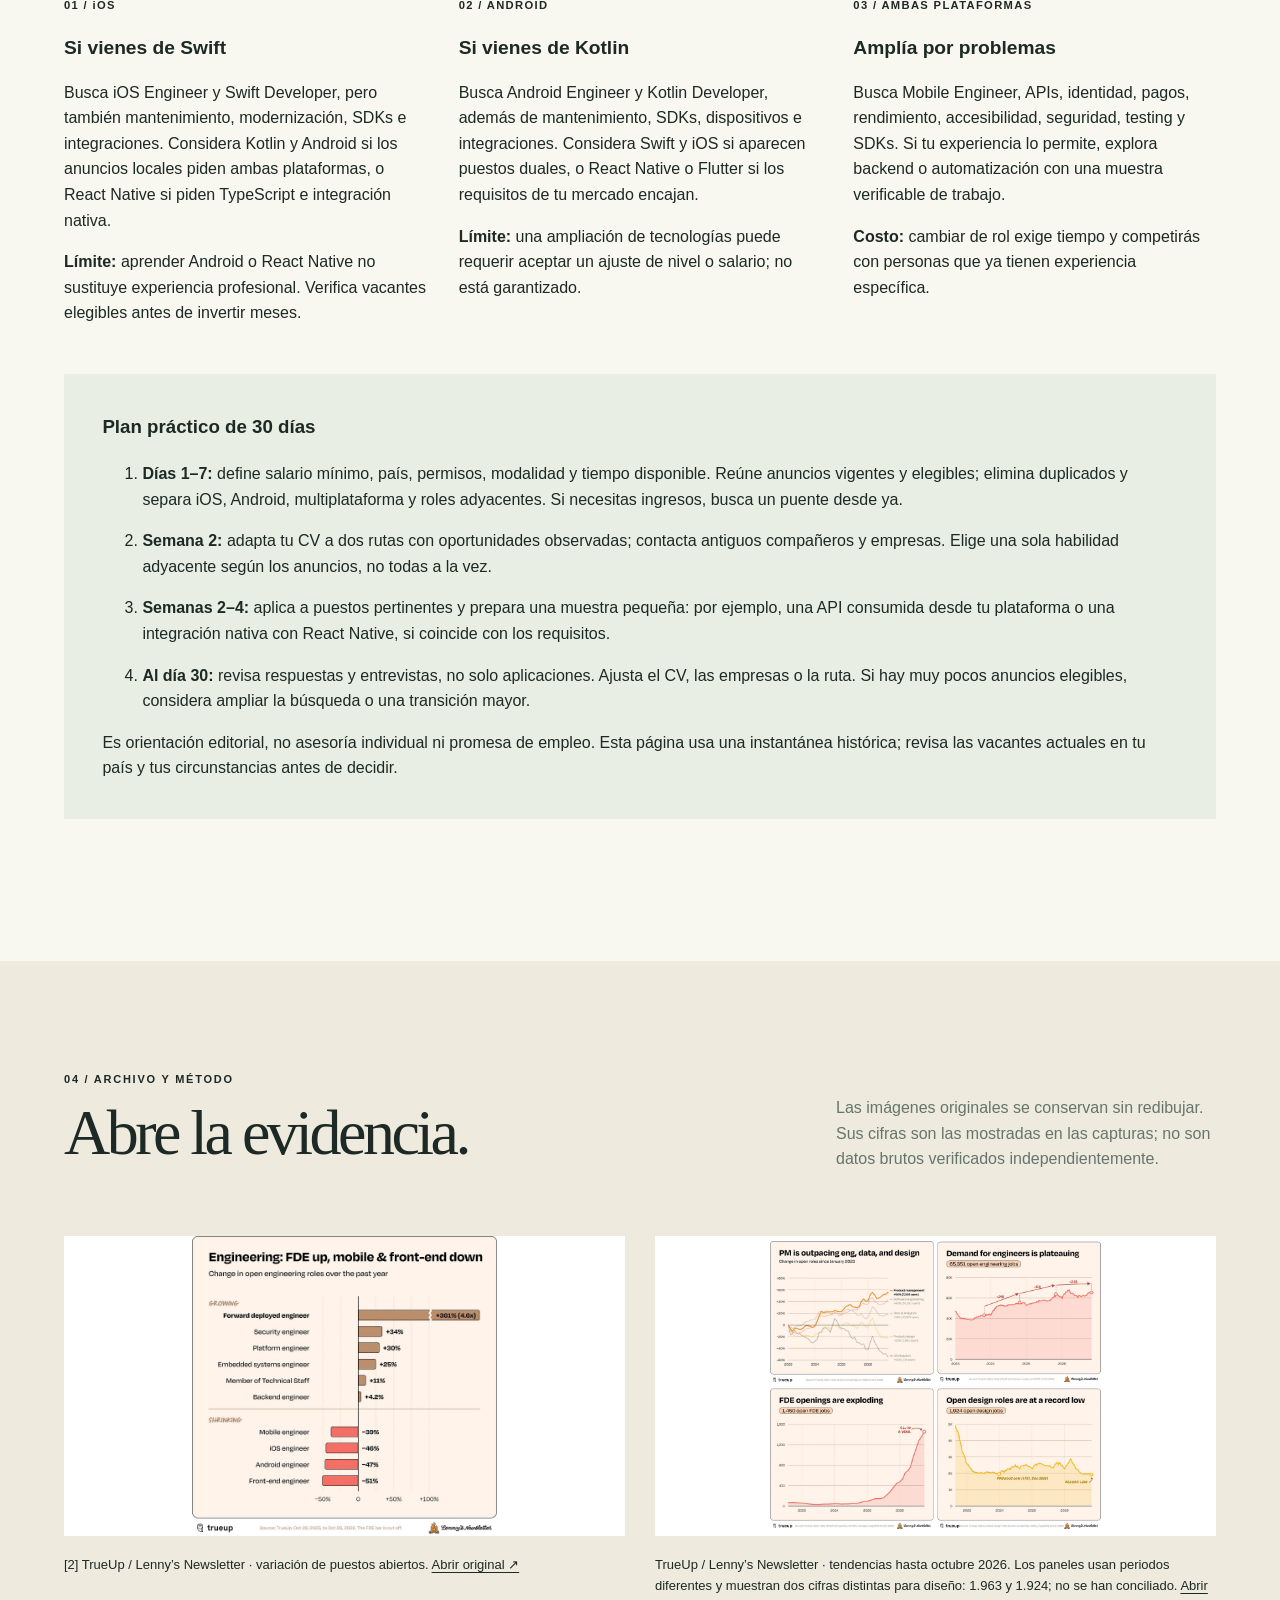
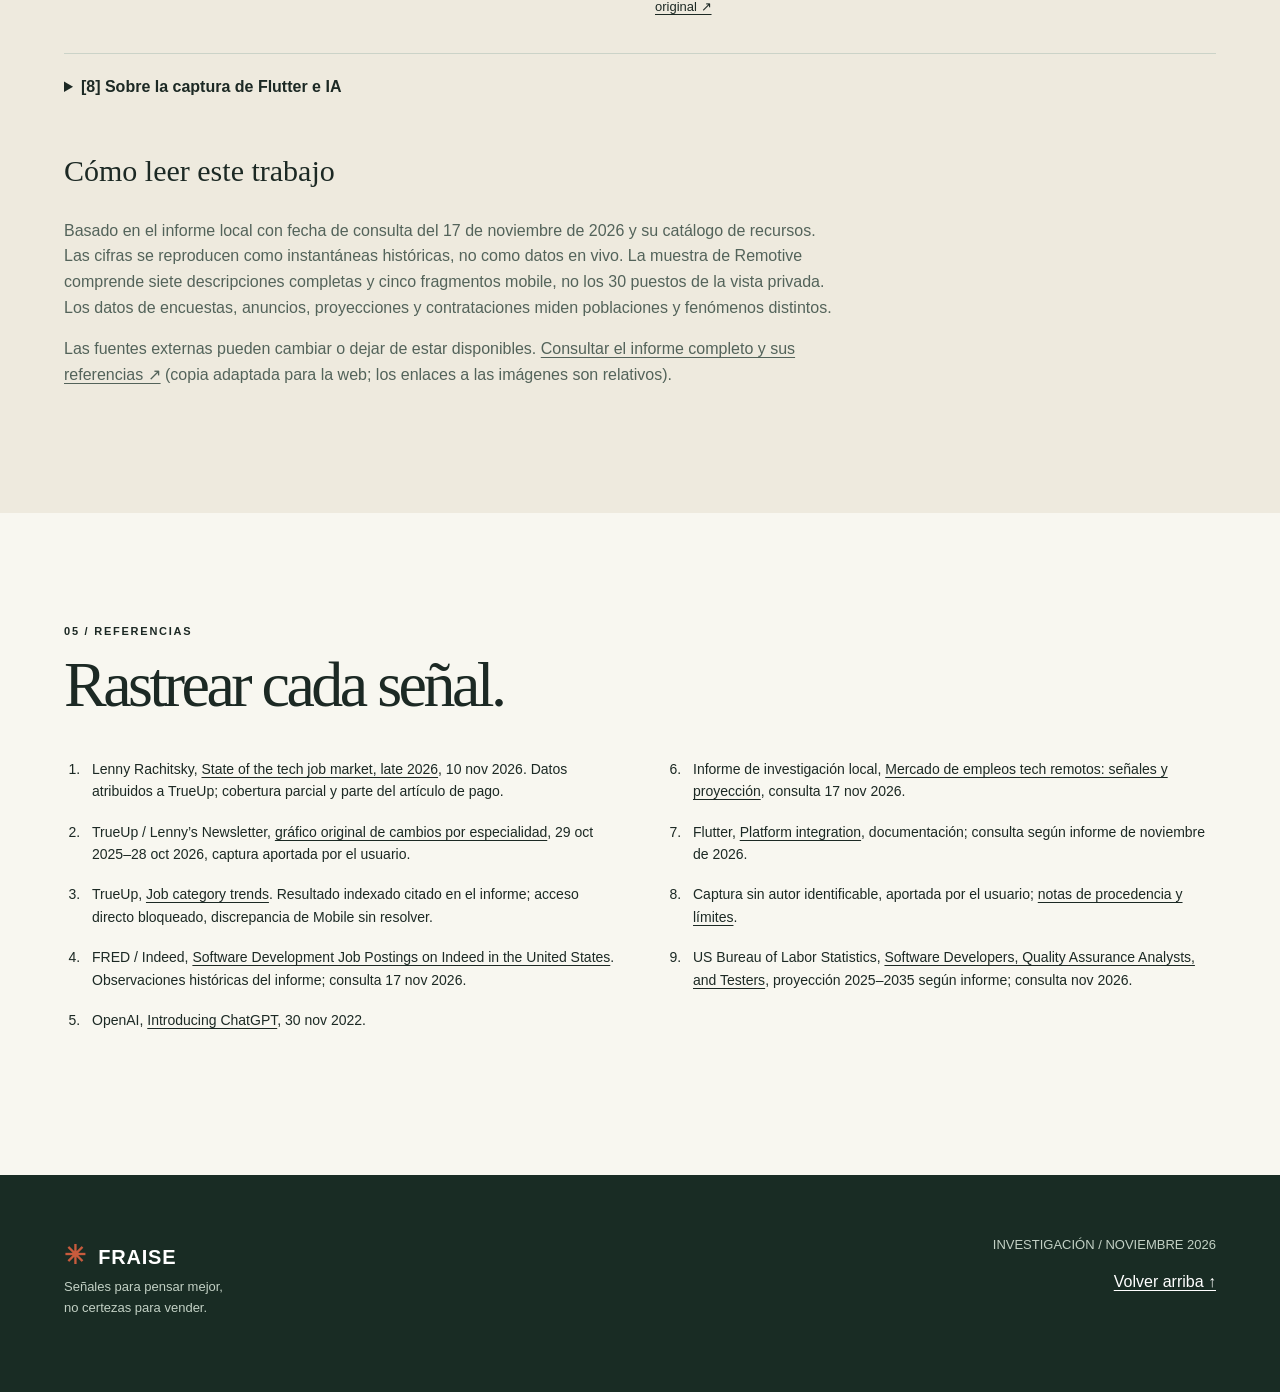
==== commit da5ae11a: "Add executive conclusions for November 24" ====
--- a/index.html
+++ b/index.html
@@ -1,6 +1,6 @@
 <!doctype html>
 <html lang="es"><head><meta charset="utf-8"><meta name="viewport" content="width=device-width,initial-scale=1"><meta name="description" content="Un observatorio independiente y prudente sobre el mercado laboral tecnológico y mobile."><title>Fraise — señales, no certezas</title><link rel="stylesheet" href="styles.css"><script src="app.js" defer></script></head>
-<body><a class="skip" href="#contenido">Saltar al contenido</a><header class="top"><a class="brand" href="#inicio"><span class="mark">✳</span> FRAISE <small> / OBSERVATORIO</small></a><nav aria-label="Navegación principal"><a href="semana-2026-11-16.html">Semana 16–22 nov</a><a href="#mobile">Mobile</a><a href="#futuro-mobile">Futuro mobile</a><a href="#mercado">Mercado</a><a href="#metodo">Método</a><a href="#fuentes">Fuentes ↗</a></nav></header>
+<body><a class="skip" href="#contenido">Saltar al contenido</a><header class="top"><a class="brand" href="#inicio"><span class="mark">✳</span> FRAISE <small> / OBSERVATORIO</small></a><nav aria-label="Navegación principal"><a href="conclusiones-2026-11-24.html">Conclusiones 24 nov</a><a href="semana-2026-11-16.html">Semana 16–22 nov</a><a href="#mobile">Mobile</a><a href="#futuro-mobile">Futuro mobile</a><a href="#mercado">Mercado</a><a href="#metodo">Método</a><a href="#fuentes">Fuentes ↗</a></nav></header>
 <main id="contenido"><section class="hero wrap" id="inicio"><div class="eyebrow"><span class="dot"></span> INVESTIGACIÓN INDEPENDIENTE · CORTE NOV 2026</div><div class="hero-grid"><h1>El trabajo tech<br>no cabe en <em>una gráfica.</em></h1><div class="hero-side"><p>Datos para entender un mercado que cambia. Sin promesas de contratación, sin confundir titulares con evidencia.</p><a class="button" href="#mobile">Explorar las señales <span>↘</span></a></div></div><div class="hero-foot"><span>01 / MERCADO LABORAL</span><span>LECTURA: 6 MIN</span><span>EDICIÓN 2026</span></div></section>
 <section class="thesis"><div class="wrap thesis-grid"><p class="eyebrow">LA IDEA CENTRAL / 01</p><div><h2>Mobile se enfría.<br><em>No ha desaparecido.</em></h2><p>La señal de TrueUp apunta a una caída de vacantes iOS en su universo de empresas tech. Pero una vacante abierta no es una contratación, y una plataforma no representa todo el mercado. <a href="#fuente-lenny">[1]</a></p></div><div class="thesis-note"><span>−46%</span><p>Variación de vacantes iOS en el gráfico TrueUp / Lenny, del 29 oct 2025 al 28 oct 2026. No mide empleo total. <a href="#fuente-grafico">[2]</a></p></div></div></section>
 <section class="wrap section" id="mobile"><div class="section-head"><div><p class="eyebrow">01 / EL CORTE POR ESPECIALIDAD</p><h2>Un promedio puede<br>esconder mucho.</h2></div><p>En el mismo periodo, las categorías de ingeniería se movieron en direcciones distintas. Elige un orden para explorar las cifras transcritas del gráfico original.</p></div><div class="chart-shell"><div class="chart-top"><div><h3>Variación de puestos abiertos</h3><p>TrueUp · 29 oct 2025 — 28 oct 2026 · cambio porcentual</p></div><div class="controls" role="group" aria-label="Orden del gráfico"><button type="button" data-sort="original" aria-pressed="true">Orden original</button><button type="button" data-sort="ascending" aria-pressed="false">De menor a mayor</button></div></div><div id="chart" aria-hidden="true"></div><p class="chart-note">La barra de FDE está recortada en el gráfico original; aquí se representa el valor rotulado. No se publican bases absolutas por rol. Las categorías pueden solaparse. <a href="#fuente-grafico">Fuente y gráfico original [2]</a></p><details><summary>Ver datos accesibles en tabla</summary><table><caption>Cambio de puestos abiertos por especialidad, TrueUp / Lenny</caption><thead><tr><th scope="col">Especialidad</th><th scope="col">Variación</th></tr></thead><tbody><tr><th scope="row">Forward deployed engineer</th><td>+361%</td></tr><tr><th scope="row">Security engineer</th><td>+34%</td></tr><tr><th scope="row">Platform engineer</th><td>+30%</td></tr><tr><th scope="row">Embedded systems engineer</th><td>+25%</td></tr><tr><th scope="row">Member of Technical Staff</th><td>+11%</td></tr><tr><th scope="row">Backend engineer</th><td>+4,2%</td></tr><tr><th scope="row">Mobile engineer</th><td>−39%</td></tr><tr><th scope="row">iOS engineer</th><td>−46%</td></tr><tr><th scope="row">Android engineer</th><td>−47%</td></tr><tr><th scope="row">Front-end engineer</th><td>−51%</td></tr></tbody></table></details></div><div class="split-note"><div><span class="number">01</span><h3>Vacantes ≠ contrataciones</h3><p>El inventario de anuncios cambia por publicaciones, cierres y cobertura. No cuenta personas contratadas ni empleo total.</p></div><div><span class="number">02</span><h3>Una señal, no un censo</h3><p>TrueUp cubre empresas tecnológicas, no todos los empleadores. El informe identifica una discrepancia no resuelta con otra categoría de TrueUp; no se deben armonizar sin más. <a href="#fuente-lenny">[1]</a> <a href="#fuente-categorias">[3]</a></p></div><div><span class="number">03</span><h3>El porcentaje no es el volumen</h3><p>Un gran cambio puede partir de una base pequeña. Las categorías no tienen necesariamente el mismo tamaño inicial.</p></div></div></section>
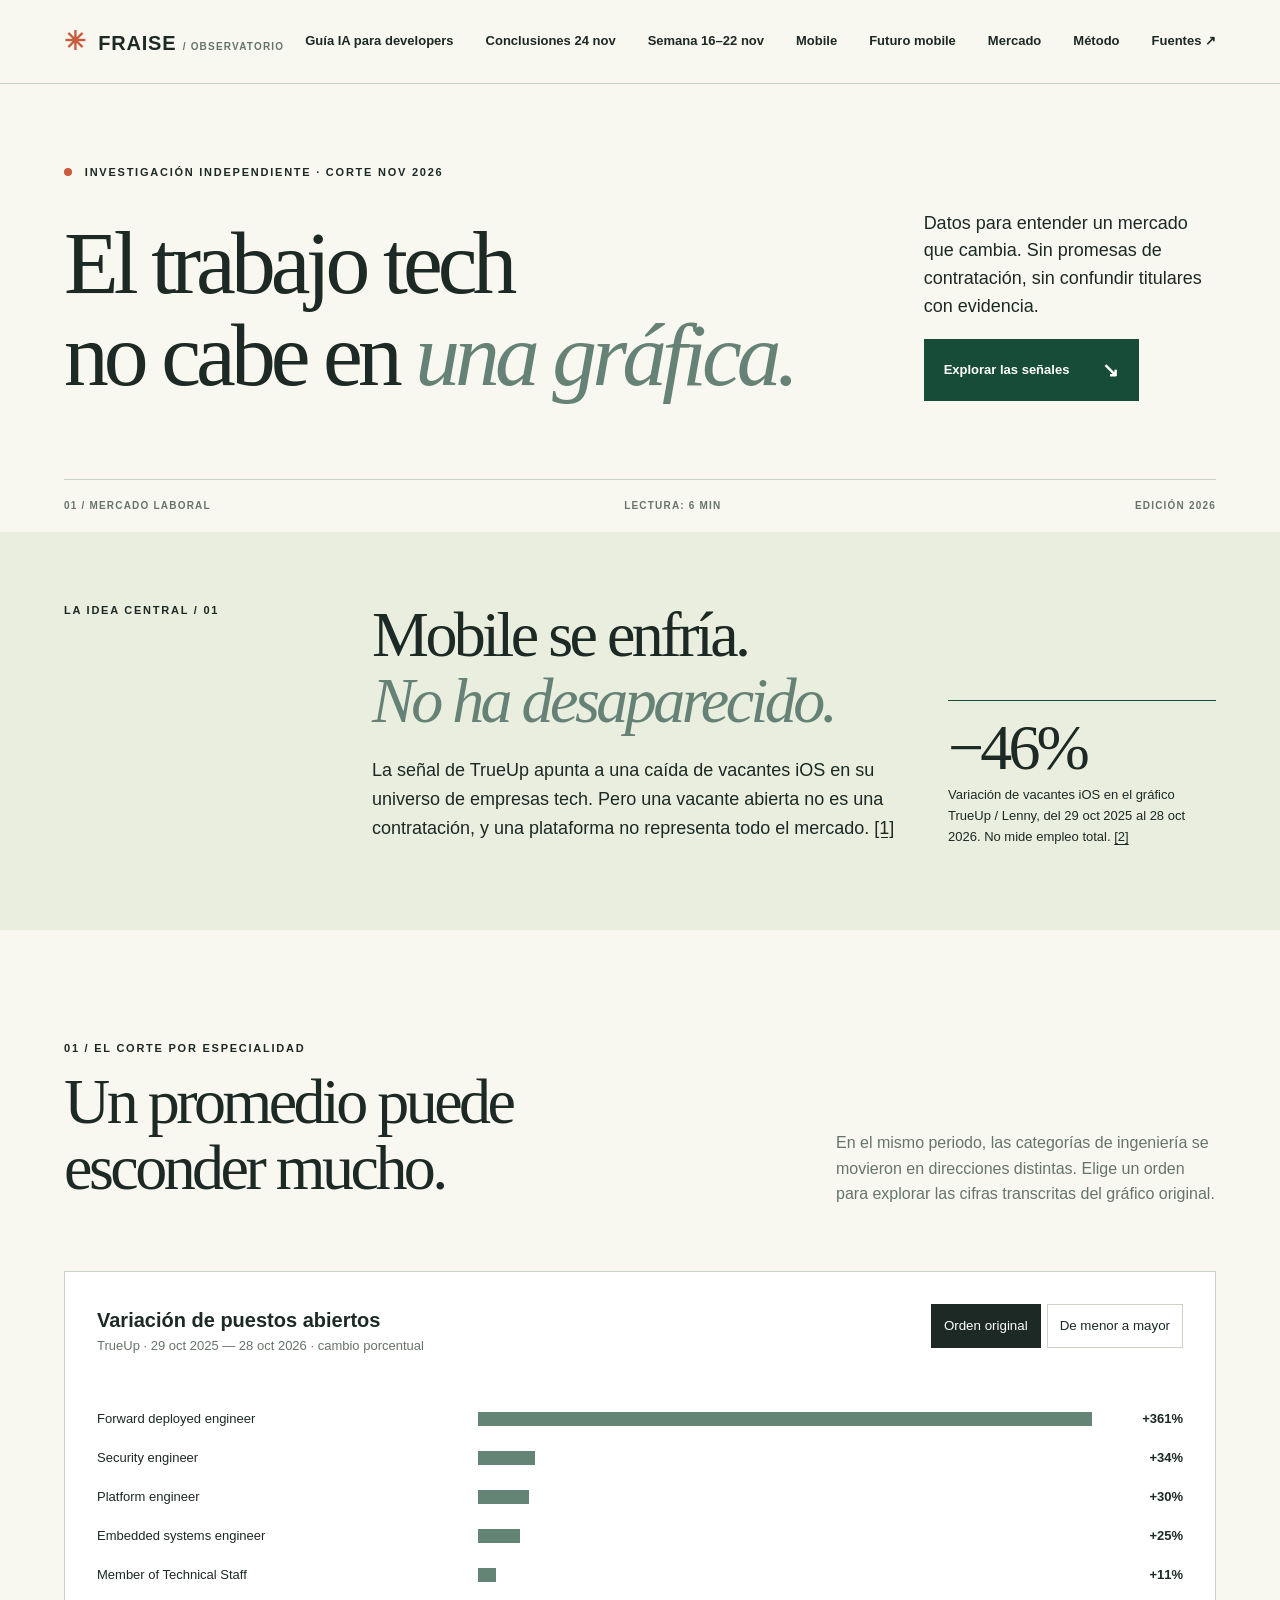
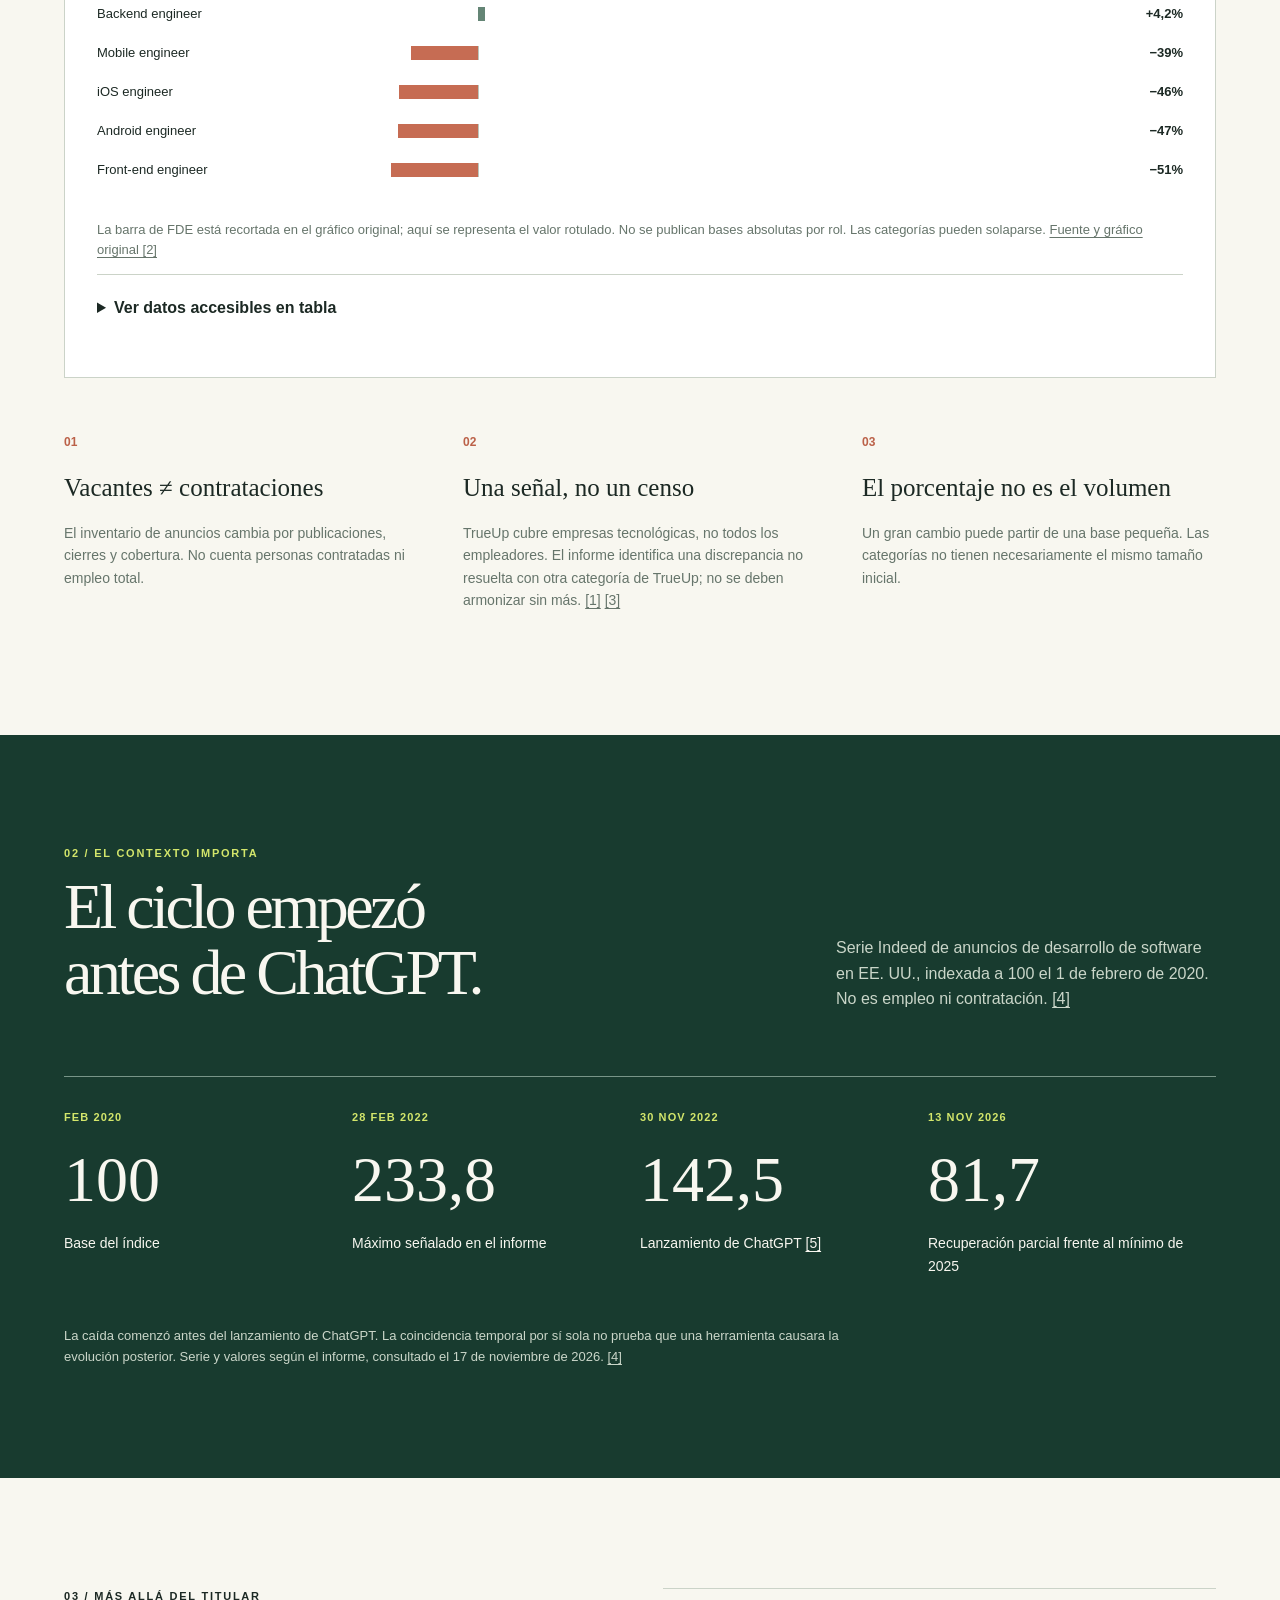
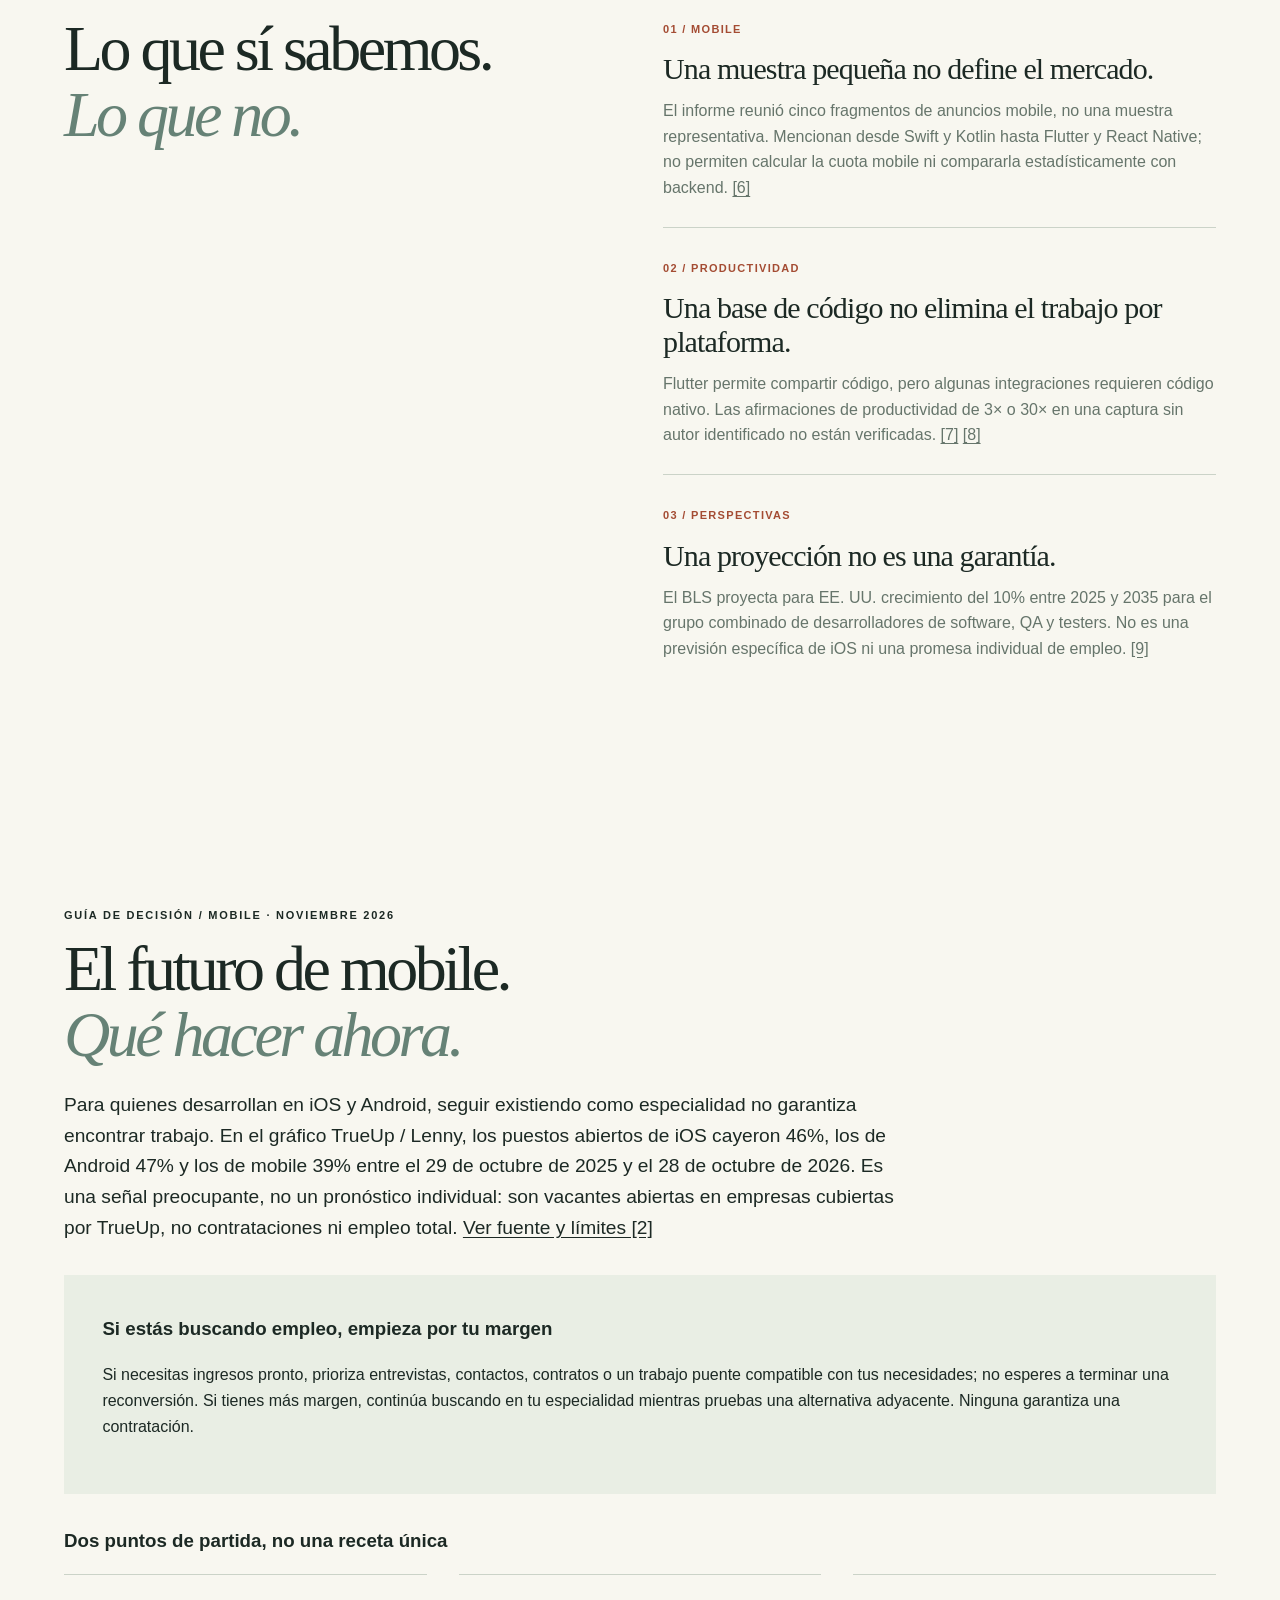
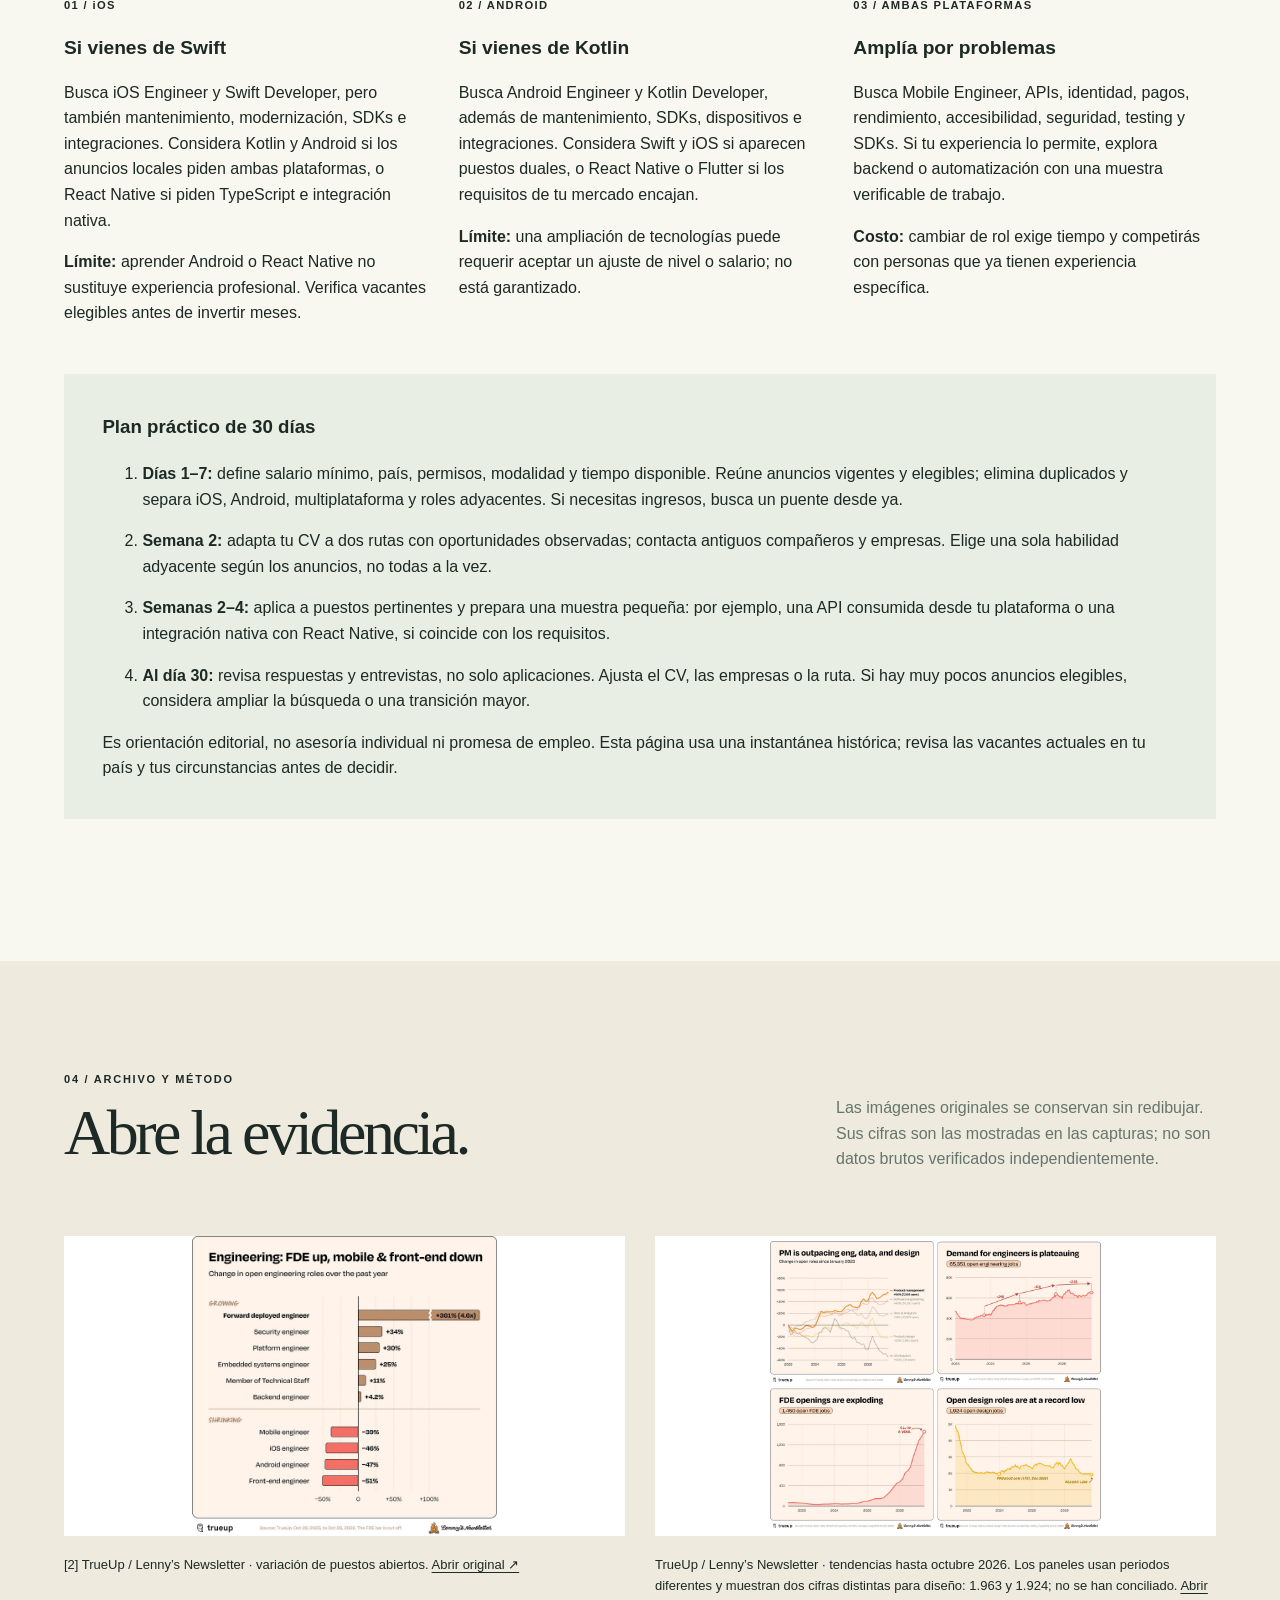
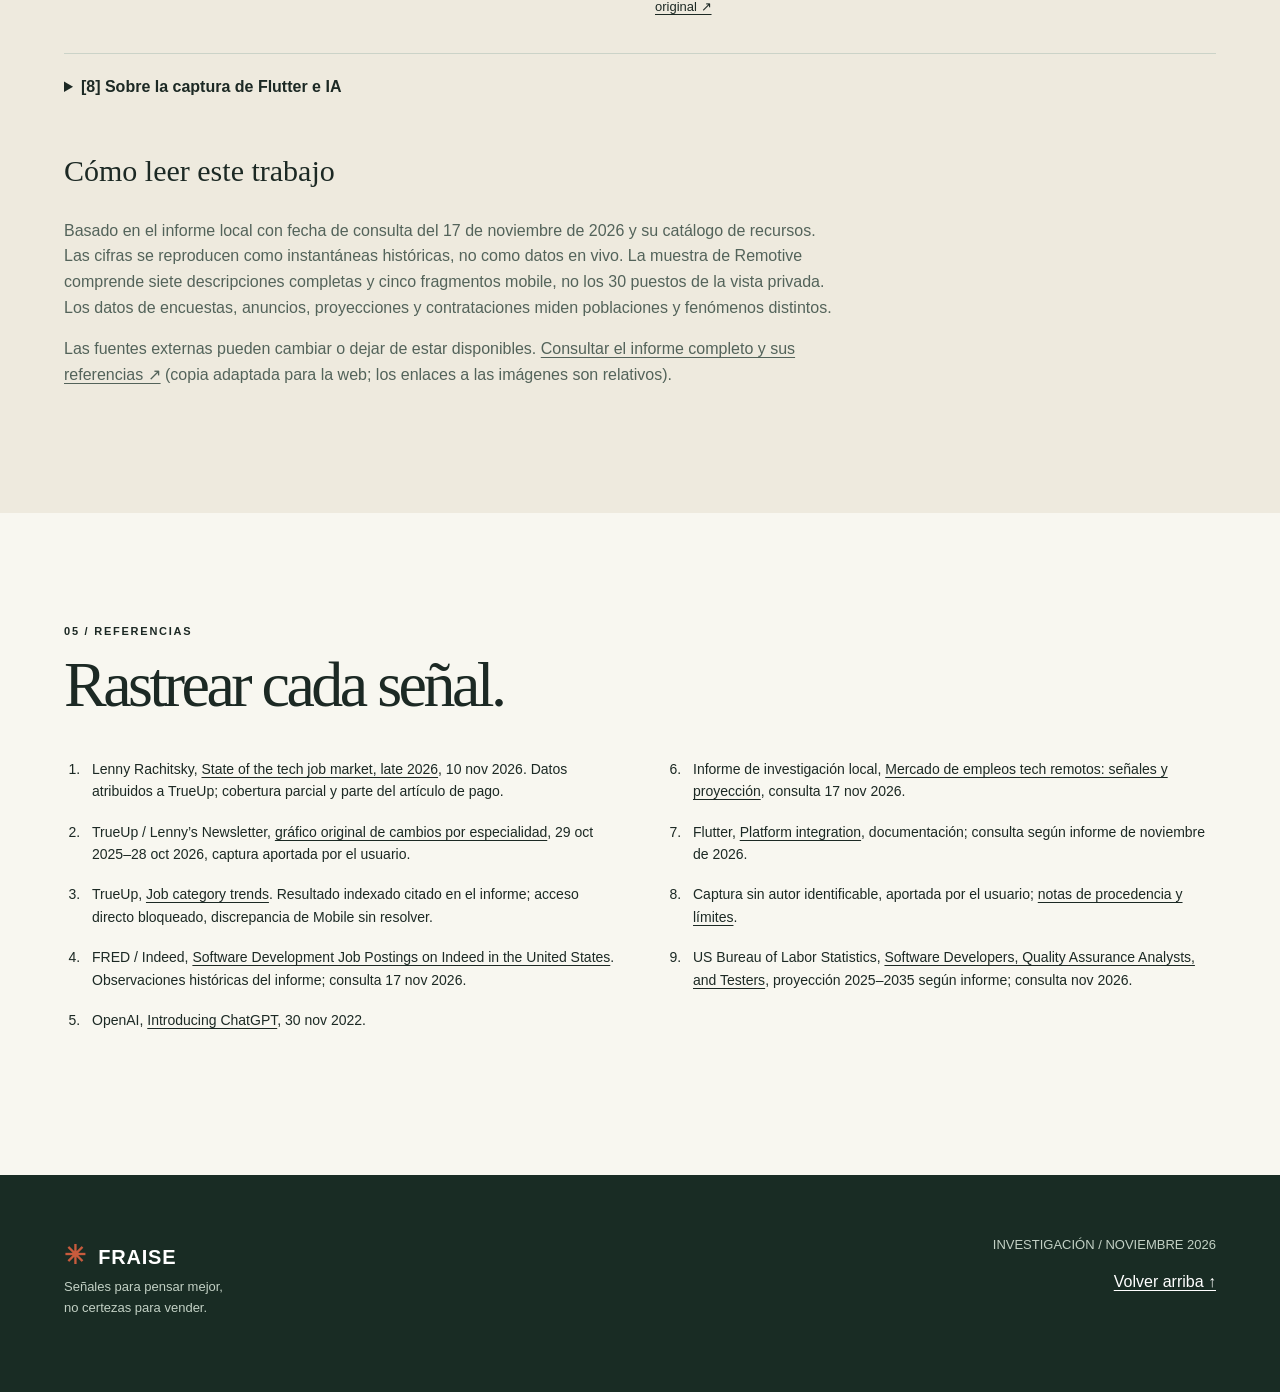
==== commit 0190846b: "Add practical AI learning guide for developers" ====
--- a/index.html
+++ b/index.html
@@ -1,6 +1,6 @@
 <!doctype html>
 <html lang="es"><head><meta charset="utf-8"><meta name="viewport" content="width=device-width,initial-scale=1"><meta name="description" content="Un observatorio independiente y prudente sobre el mercado laboral tecnológico y mobile."><title>Fraise — señales, no certezas</title><link rel="stylesheet" href="styles.css"><script src="app.js" defer></script></head>
-<body><a class="skip" href="#contenido">Saltar al contenido</a><header class="top"><a class="brand" href="#inicio"><span class="mark">✳</span> FRAISE <small> / OBSERVATORIO</small></a><nav aria-label="Navegación principal"><a href="conclusiones-2026-11-24.html">Conclusiones 24 nov</a><a href="semana-2026-11-16.html">Semana 16–22 nov</a><a href="#mobile">Mobile</a><a href="#futuro-mobile">Futuro mobile</a><a href="#mercado">Mercado</a><a href="#metodo">Método</a><a href="#fuentes">Fuentes ↗</a></nav></header>
+<body><a class="skip" href="#contenido">Saltar al contenido</a><header class="top"><a class="brand" href="#inicio"><span class="mark">✳</span> FRAISE <small> / OBSERVATORIO</small></a><nav aria-label="Navegación principal"><a href="guia-ia-desarrolladores.html">Guía IA para developers</a><a href="conclusiones-2026-11-24.html">Conclusiones 24 nov</a><a href="semana-2026-11-16.html">Semana 16–22 nov</a><a href="#mobile">Mobile</a><a href="#futuro-mobile">Futuro mobile</a><a href="#mercado">Mercado</a><a href="#metodo">Método</a><a href="#fuentes">Fuentes ↗</a></nav></header>
 <main id="contenido"><section class="hero wrap" id="inicio"><div class="eyebrow"><span class="dot"></span> INVESTIGACIÓN INDEPENDIENTE · CORTE NOV 2026</div><div class="hero-grid"><h1>El trabajo tech<br>no cabe en <em>una gráfica.</em></h1><div class="hero-side"><p>Datos para entender un mercado que cambia. Sin promesas de contratación, sin confundir titulares con evidencia.</p><a class="button" href="#mobile">Explorar las señales <span>↘</span></a></div></div><div class="hero-foot"><span>01 / MERCADO LABORAL</span><span>LECTURA: 6 MIN</span><span>EDICIÓN 2026</span></div></section>
 <section class="thesis"><div class="wrap thesis-grid"><p class="eyebrow">LA IDEA CENTRAL / 01</p><div><h2>Mobile se enfría.<br><em>No ha desaparecido.</em></h2><p>La señal de TrueUp apunta a una caída de vacantes iOS en su universo de empresas tech. Pero una vacante abierta no es una contratación, y una plataforma no representa todo el mercado. <a href="#fuente-lenny">[1]</a></p></div><div class="thesis-note"><span>−46%</span><p>Variación de vacantes iOS en el gráfico TrueUp / Lenny, del 29 oct 2025 al 28 oct 2026. No mide empleo total. <a href="#fuente-grafico">[2]</a></p></div></div></section>
 <section class="wrap section" id="mobile"><div class="section-head"><div><p class="eyebrow">01 / EL CORTE POR ESPECIALIDAD</p><h2>Un promedio puede<br>esconder mucho.</h2></div><p>En el mismo periodo, las categorías de ingeniería se movieron en direcciones distintas. Elige un orden para explorar las cifras transcritas del gráfico original.</p></div><div class="chart-shell"><div class="chart-top"><div><h3>Variación de puestos abiertos</h3><p>TrueUp · 29 oct 2025 — 28 oct 2026 · cambio porcentual</p></div><div class="controls" role="group" aria-label="Orden del gráfico"><button type="button" data-sort="original" aria-pressed="true">Orden original</button><button type="button" data-sort="ascending" aria-pressed="false">De menor a mayor</button></div></div><div id="chart" aria-hidden="true"></div><p class="chart-note">La barra de FDE está recortada en el gráfico original; aquí se representa el valor rotulado. No se publican bases absolutas por rol. Las categorías pueden solaparse. <a href="#fuente-grafico">Fuente y gráfico original [2]</a></p><details><summary>Ver datos accesibles en tabla</summary><table><caption>Cambio de puestos abiertos por especialidad, TrueUp / Lenny</caption><thead><tr><th scope="col">Especialidad</th><th scope="col">Variación</th></tr></thead><tbody><tr><th scope="row">Forward deployed engineer</th><td>+361%</td></tr><tr><th scope="row">Security engineer</th><td>+34%</td></tr><tr><th scope="row">Platform engineer</th><td>+30%</td></tr><tr><th scope="row">Embedded systems engineer</th><td>+25%</td></tr><tr><th scope="row">Member of Technical Staff</th><td>+11%</td></tr><tr><th scope="row">Backend engineer</th><td>+4,2%</td></tr><tr><th scope="row">Mobile engineer</th><td>−39%</td></tr><tr><th scope="row">iOS engineer</th><td>−46%</td></tr><tr><th scope="row">Android engineer</th><td>−47%</td></tr><tr><th scope="row">Front-end engineer</th><td>−51%</td></tr></tbody></table></details></div><div class="split-note"><div><span class="number">01</span><h3>Vacantes ≠ contrataciones</h3><p>El inventario de anuncios cambia por publicaciones, cierres y cobertura. No cuenta personas contratadas ni empleo total.</p></div><div><span class="number">02</span><h3>Una señal, no un censo</h3><p>TrueUp cubre empresas tecnológicas, no todos los empleadores. El informe identifica una discrepancia no resuelta con otra categoría de TrueUp; no se deben armonizar sin más. <a href="#fuente-lenny">[1]</a> <a href="#fuente-categorias">[3]</a></p></div><div><span class="number">03</span><h3>El porcentaje no es el volumen</h3><p>Un gran cambio puede partir de una base pequeña. Las categorías no tienen necesariamente el mismo tamaño inicial.</p></div></div></section>
